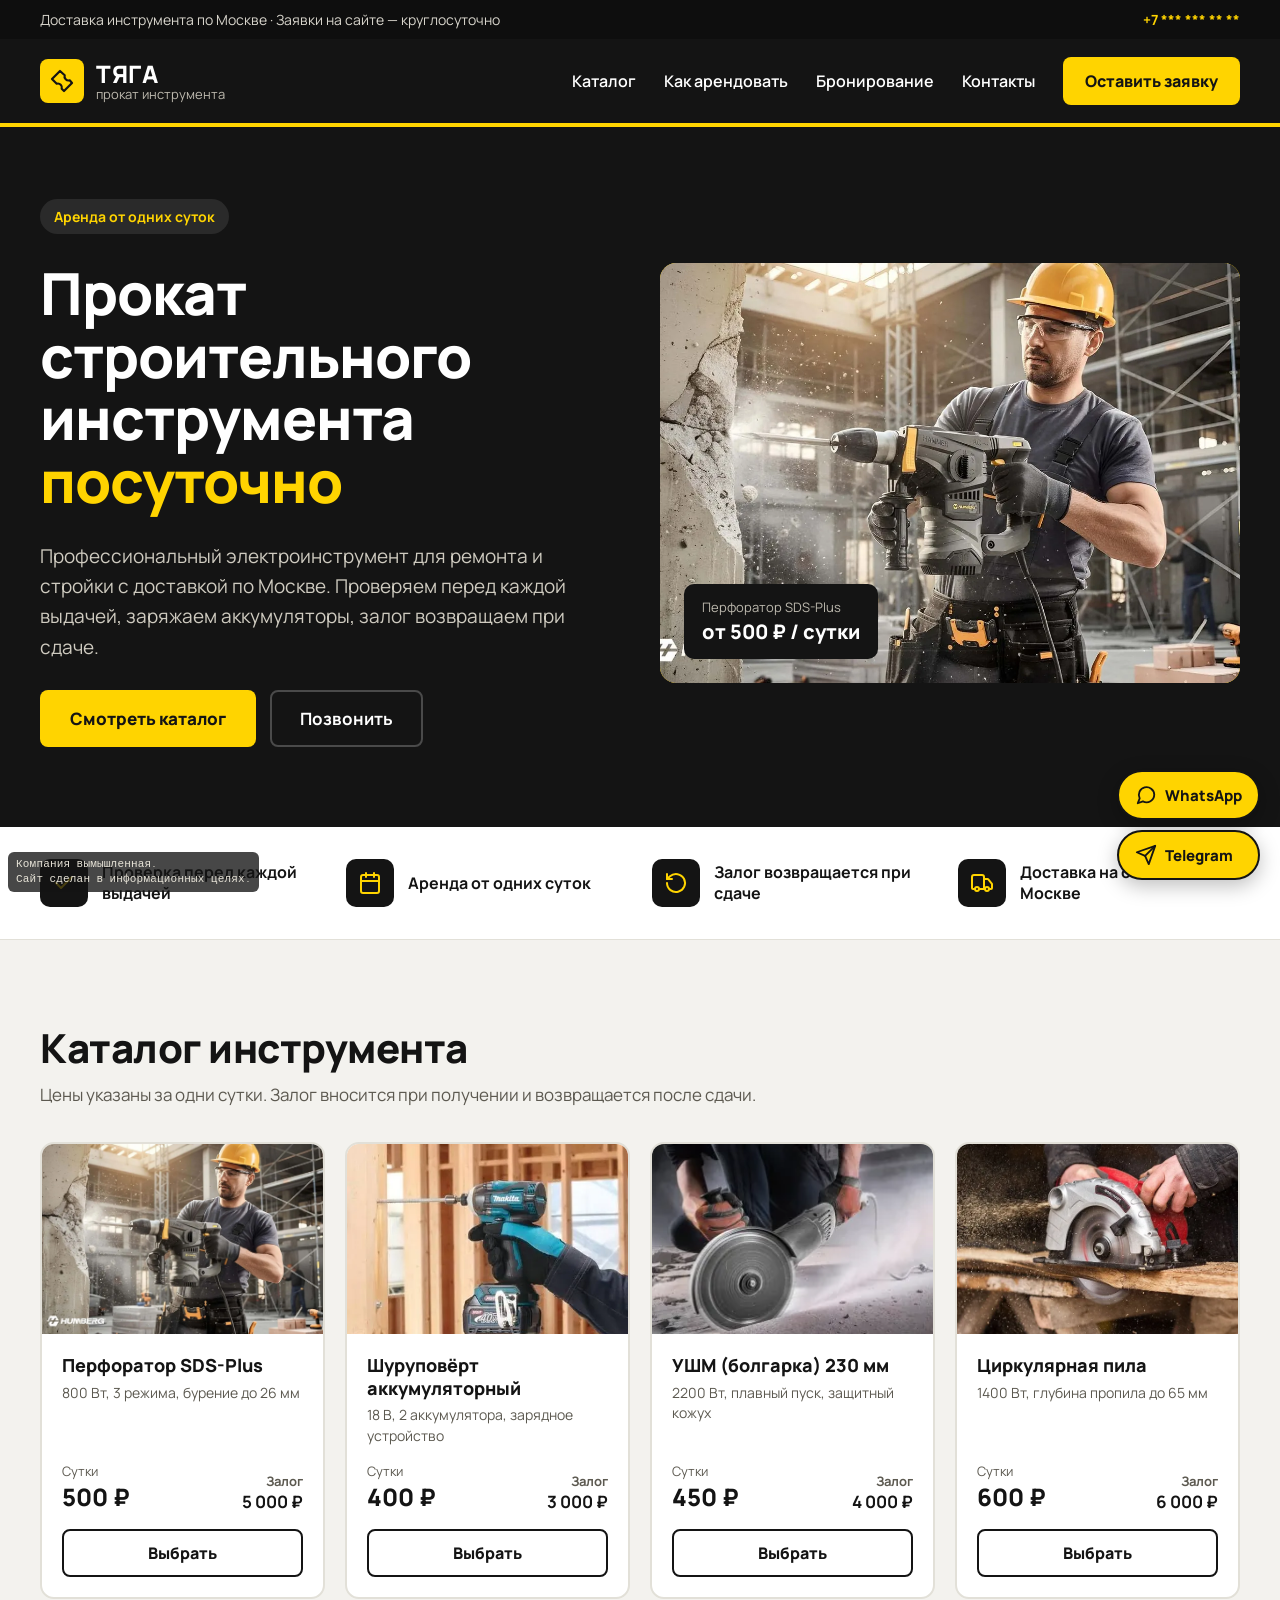
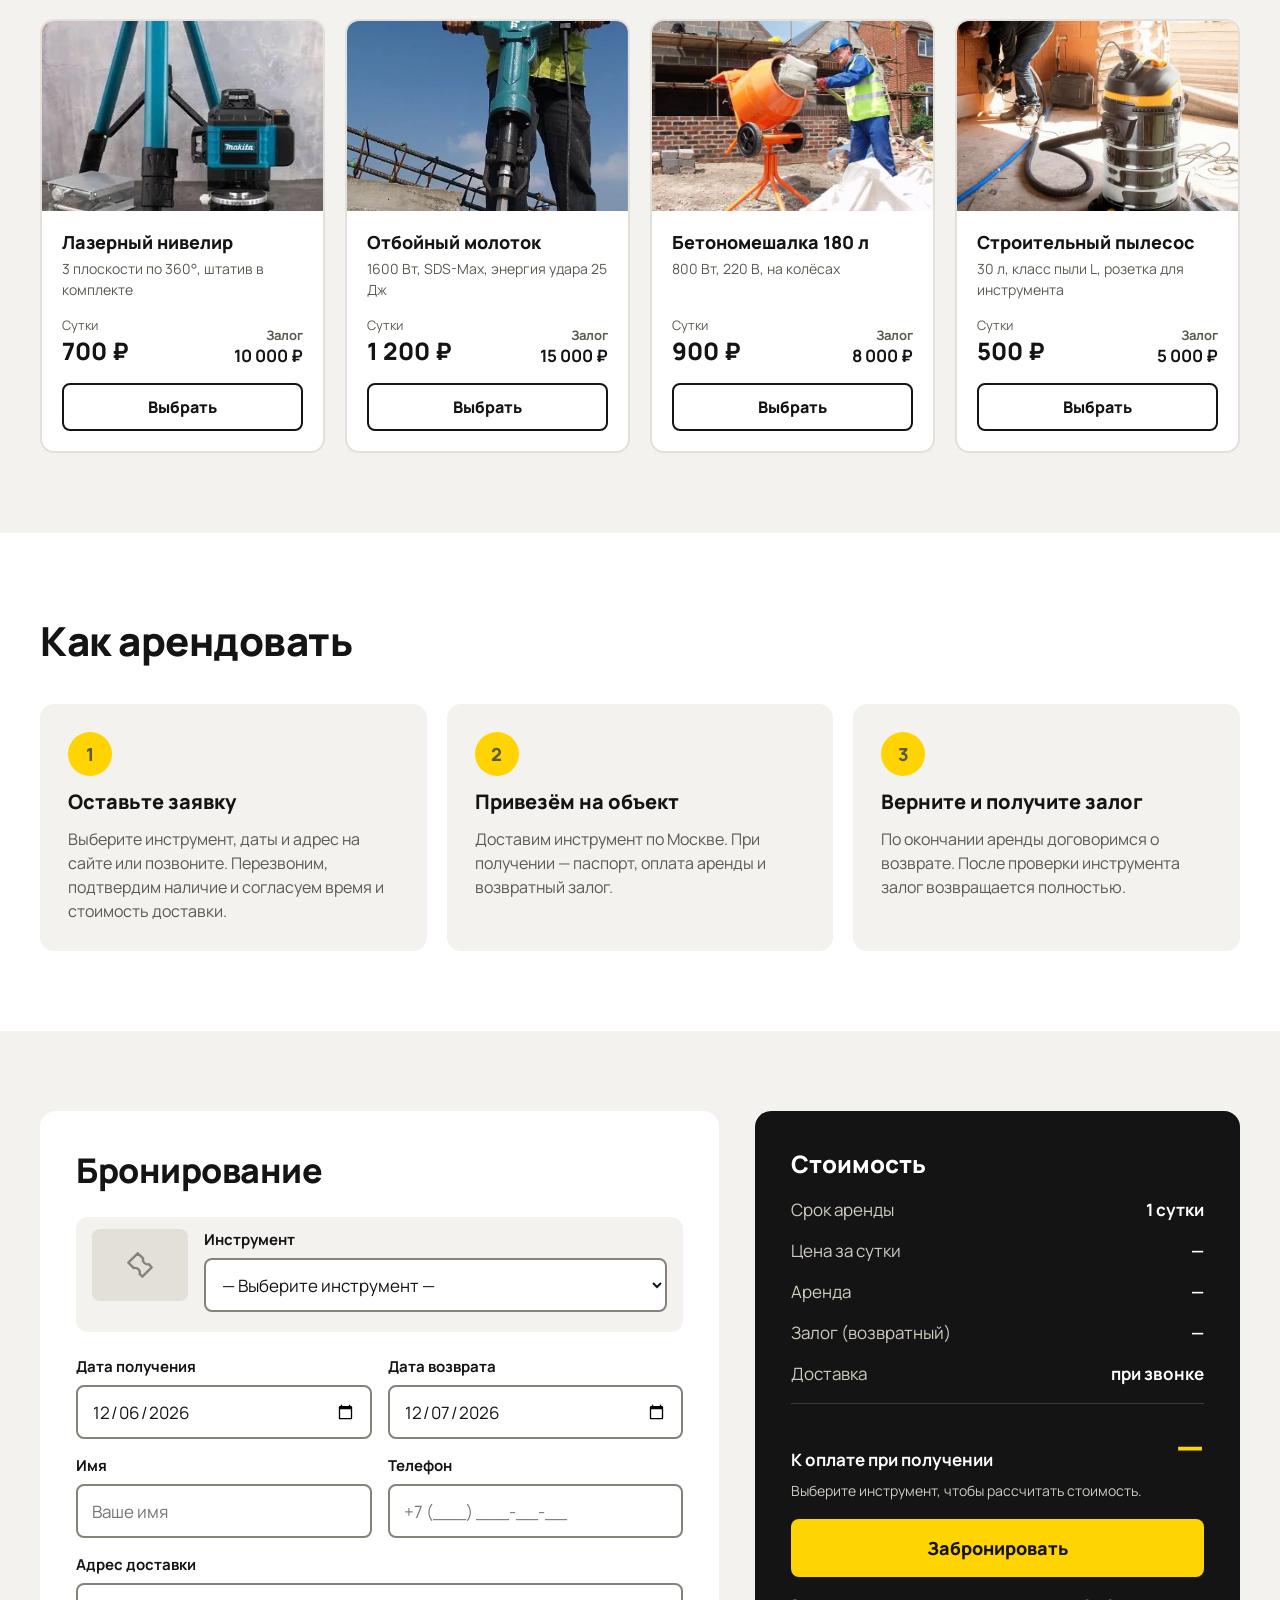
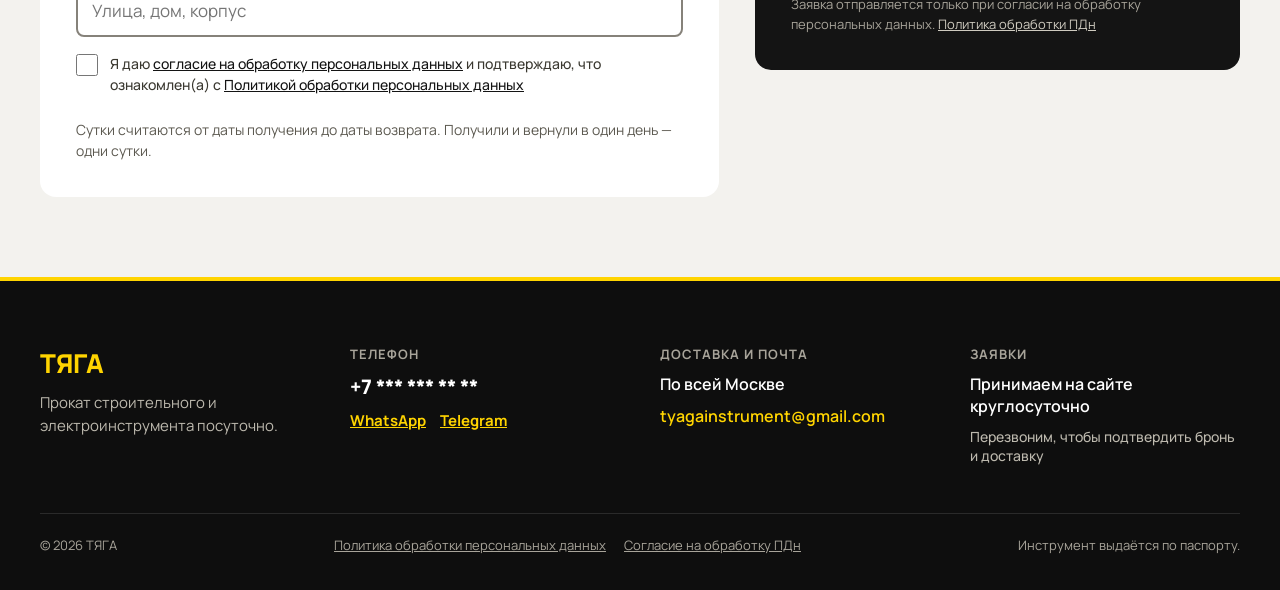
==== index.html @ 5078ba0f "Пометка в углу: компания вымышленная, сайт сделан в информационных целях Co-Authored-By: Claude Sonn" ====
<!doctype html>
<html lang="ru">
<head>
<meta charset="utf-8">
<meta name="viewport" content="width=device-width, initial-scale=1">
<title>ТЯГА — прокат инструмента посуточно</title>
<meta name="description" content="Прокат строительного и электроинструмента посуточно. Перфораторы, шуруповёрты, болгарки, пилы, нивелиры и другое.">
<link rel="icon" href="data:image/svg+xml,<svg xmlns=%22http://www.w3.org/2000/svg%22 viewBox=%220 0 100 100%22><text y=%22.9em%22 font-size=%2290%22>🛠️</text></svg>">
<link rel="preconnect" href="https://fonts.googleapis.com">
<link rel="preconnect" href="https://fonts.gstatic.com" crossorigin>
<link rel="stylesheet" href="https://fonts.googleapis.com/css2?family=Manrope:wght@400;500;600;700;800&family=Share+Tech+Mono&display=swap">
<link rel="preload" as="image" href="images/perforator.webp" fetchpriority="high">
<link rel="stylesheet" href="css/style.css?v=22">
<script src="js/catalog.js?v=1" defer></script>
<script src="js/script.js?v=9" defer></script>
</head>
<body>

<div class="topbar"><div class="wrap">
  <span>Доставка инструмента по Москве · Заявки на сайте — круглосуточно</span>
  <a href="#" data-off>+7 *** *** ** **</a>
</div></div>

<header><div class="wrap">
  <a href="#top" class="logo">
    <span class="logo-mark"><svg width="24" height="24" viewBox="0 0 24 24" fill="none" stroke="currentColor" stroke-width="2.2" stroke-linecap="round" stroke-linejoin="round" aria-hidden="true"><path d="M14.7 6.3a4 4 0 0 0 5 5L22 14l-8 8-2.3-2.3a4 4 0 0 0-5-5L2 10l8-8z"/></svg></span>
    <span class="logo-text"><b>ТЯГА</b><span>прокат инструмента</span></span>
  </a>
  <nav id="menu">
    <a href="#catalog">Каталог</a>
    <a href="#how">Как арендовать</a>
    <a href="#booking">Бронирование</a>
    <a href="#contacts">Контакты</a>
    <a href="#booking" class="btn-y">Оставить заявку</a>
    <a href="#" data-off class="nav-tel">+7 *** *** ** **</a>
  </nav>
  <button type="button" class="burger" id="burger" aria-label="Меню" aria-expanded="false" aria-controls="menu"><span></span><span></span><span></span></button>
</div></header>

<section id="top" class="hero"><div class="wrap">
  <div class="hero-l">
    <span class="pill">Аренда от одних суток</span>
    <h1>Прокат строительного инструмента <span>посуточно</span></h1>
    <p>Профессиональный электроинструмент для ремонта и стройки с доставкой по Москве. Проверяем перед каждой выдачей, заряжаем аккумуляторы, залог возвращаем при сдаче.</p>
    <div class="hero-btns">
      <a href="#catalog" class="main">Смотреть каталог</a>
      <a href="#" data-off class="ghost">Позвонить</a>
    </div>
  </div>
  <div class="hero-img">
    <img src="images/perforator.webp" alt="Мастер работает перфоратором SDS-Plus">
    <div class="hero-badge"><span>Перфоратор SDS-Plus</span><b>от 500 ₽ / сутки</b></div>
  </div>
</div></section>

<section class="features"><div class="wrap">
  <div class="feat"><i><svg width="24" height="24" viewBox="0 0 24 24" fill="none" stroke="currentColor" stroke-width="2" stroke-linecap="round" stroke-linejoin="round"><path d="M20 6 9 17l-5-5"/></svg></i>Проверка перед каждой выдачей</div>
  <div class="feat"><i><svg width="24" height="24" viewBox="0 0 24 24" fill="none" stroke="currentColor" stroke-width="2" stroke-linecap="round" stroke-linejoin="round"><rect x="3" y="4" width="18" height="18" rx="2"/><path d="M16 2v4M8 2v4M3 10h18"/></svg></i>Аренда от одних суток</div>
  <div class="feat"><i><svg width="24" height="24" viewBox="0 0 24 24" fill="none" stroke="currentColor" stroke-width="2" stroke-linecap="round" stroke-linejoin="round"><path d="M3 12a9 9 0 1 0 3-6.7L3 8"/><path d="M3 3v5h5"/></svg></i>Залог возвращается при сдаче</div>
  <div class="feat"><i><svg width="24" height="24" viewBox="0 0 24 24" fill="none" stroke="currentColor" stroke-width="2" stroke-linecap="round" stroke-linejoin="round"><path d="M14 18V6a2 2 0 0 0-2-2H4a2 2 0 0 0-2 2v11a1 1 0 0 0 1 1h2"/><path d="M15 18H9"/><path d="M19 18h2a1 1 0 0 0 1-1v-3.65a1 1 0 0 0-.22-.62l-3.48-4.35A1 1 0 0 0 17.52 8H14"/><circle cx="17" cy="18" r="2"/><circle cx="7" cy="18" r="2"/></svg></i>Доставка на объект по Москве</div>
</div></section>

<section id="catalog" class="block"><div class="wrap">
  <div>
    <h2>Каталог инструмента</h2>
    <span class="sub">Цены указаны за одни сутки. Залог вносится при получении и возвращается после сдачи.</span>
  </div>
  <div class="grid" id="grid"></div>
</div></section>

<section id="how" class="block how"><div class="wrap">
  <h2>Как арендовать</h2>
  <div class="steps">
    <div class="step"><span class="n">1</span><b>Оставьте заявку</b><span>Выберите инструмент, даты и адрес на сайте или позвоните. Перезвоним, подтвердим наличие и согласуем время и стоимость доставки.</span></div>
    <div class="step"><span class="n">2</span><b>Привезём на объект</b><span>Доставим инструмент по Москве. При получении — паспорт, оплата аренды и возвратный залог.</span></div>
    <div class="step"><span class="n">3</span><b>Верните и получите залог</b><span>По окончании аренды договоримся о возврате. После проверки инструмента залог возвращается полностью.</span></div>
  </div>
</div></section>

<section id="booking" class="block booking"><div class="wrap">
  <div class="form-box">
    <h2>Бронирование</h2>
    <div class="chosen">
      <div class="chosen-img" id="selImgBox"><img id="selImg" src="" alt="" hidden><svg id="selPh" width="28" height="28" viewBox="0 0 24 24" fill="none" stroke="currentColor" stroke-width="2" stroke-linecap="round" stroke-linejoin="round" aria-hidden="true"><path d="M14.7 6.3a4 4 0 0 0 5 5L22 14l-8 8-2.3-2.3a4 4 0 0 0-5-5L2 10l8-8z"/></svg></div>
      <label class="tool-pick">Инструмент
        <select id="tool" required><option value="">— Выберите инструмент —</option></select>
        <small class="ferr" id="e-tool"></small>
      </label>
    </div>
    <div class="fields">
      <label>Дата получения<input type="date" id="start" required><small class="ferr" id="e-start"></small></label>
      <label>Дата возврата<input type="date" id="end" required><small class="ferr" id="e-end"></small></label>
      <label>Имя<input type="text" id="name" placeholder="Ваше имя" autocomplete="name" maxlength="60" required><small class="ferr" id="e-name"></small></label>
      <label>Телефон<input type="tel" id="phone" placeholder="+7 (___) ___-__-__" autocomplete="tel" inputmode="tel" required><small class="ferr" id="e-phone"></small></label>
      <label class="wide">Адрес доставки<input type="text" id="address" placeholder="Улица, дом, корпус" autocomplete="street-address" maxlength="200" required><small class="ferr" id="e-address"></small></label>
      <button type="button" id="calcBtn" class="calc-btn">Узнать стоимость / Забронировать</button>
      <label class="consent"><input type="checkbox" id="agree"><span>Я даю <a href="consent.html" target="_blank">согласие на обработку персональных данных</a> и подтверждаю, что ознакомлен(а) с <a href="privacy.html" target="_blank">Политикой обработки персональных данных</a></span></label>
      <small class="ferr consent-err" id="e-agree"></small>
      <input type="text" id="honey" class="hp" tabindex="-1" autocomplete="off" aria-hidden="true">
    </div>
    <p class="warn" id="warn"></p>
    <p class="note">Сутки считаются от даты получения до даты возврата. Получили и вернули в один день — одни сутки.</p>
  </div>

  <div class="calc-backdrop" id="calcBackdrop"></div>
  <div class="calc" id="calcModal" role="dialog" aria-modal="true" aria-label="Стоимость">
    <button type="button" class="calc-close" id="calcClose" aria-label="Закрыть">&times;</button>
    <b>Стоимость</b>
    <div class="row"><span>Срок аренды</span><span id="days">—</span></div>
    <div class="row"><span>Цена за сутки</span><span id="price">—</span></div>
    <div class="row"><span>Аренда</span><span id="rent">—</span></div>
    <div class="row"><span>Залог (возвратный)</span><span id="deposit">—</span></div>
    <div class="row"><span>Доставка</span><span id="delivery">—</span></div>
    <div class="hr"></div>
    <div class="total"><span>К оплате при получении</span><b id="total">—</b></div>
    <span class="total-note" id="totalNote"></span>
    <button id="bookBtn" type="button">Забронировать</button>
    <p class="msg" id="msg"></p>
    <span class="legal">Заявка отправляется только при согласии на обработку персональных данных. <a href="privacy.html" target="_blank">Политика обработки ПДн</a></span>
  </div>
</div></section>

<footer id="contacts"><div class="wrap">
  <div class="fcols">
    <div class="fcol"><span class="brand">ТЯГА</span><p>Прокат строительного и электроинструмента посуточно.</p></div>
    <div class="fcol"><span class="h">ТЕЛЕФОН</span><a href="#" data-off class="big">+7 *** *** ** **</a><span class="messengers"><a href="#" data-off>WhatsApp</a><a href="#" data-off>Telegram</a></span></div>
    <div class="fcol fcol-dm"><span class="h h-both">ДОСТАВКА И ПОЧТА</span><div class="fsub"><span class="h h-one">ДОСТАВКА</span><span>По всей Москве</span></div><div class="fsub"><span class="h h-one">ПОЧТА</span><a href="mailto:tyagainstrument@gmail.com" class="mail">tyagainstrument@gmail.com</a></div></div>
    <div class="fcol"><span class="h">ЗАЯВКИ</span><span>Принимаем на сайте круглосуточно</span><span class="soft">Перезвоним, чтобы подтвердить бронь и доставку</span></div>
  </div>
  <div class="fbottom"><span>© 2026 ТЯГА</span><span class="flinks"><a href="privacy.html">Политика обработки персональных данных</a><a href="consent.html">Согласие на обработку ПДн</a></span><span>Инструмент выдаётся по паспорту.</span></div>
</div></footer>

<div class="float-chat" aria-label="Связаться с нами">
  <a href="#" data-off class="fc-btn fc-call"><svg width="22" height="22" viewBox="0 0 24 24" fill="none" stroke="currentColor" stroke-width="2" stroke-linecap="round" stroke-linejoin="round" aria-hidden="true"><path d="M22 16.9v3a2 2 0 0 1-2.2 2 19.8 19.8 0 0 1-8.6-3.1 19.5 19.5 0 0 1-6-6A19.8 19.8 0 0 1 2.1 4.2 2 2 0 0 1 4.1 2h3a2 2 0 0 1 2 1.7c.1.9.4 1.8.7 2.7a2 2 0 0 1-.5 2.1L8 9.8a16 16 0 0 0 6 6l1.3-1.3a2 2 0 0 1 2.1-.4c.9.3 1.8.6 2.7.7a2 2 0 0 1 1.7 2z"/></svg><span>Позвонить</span></a>
  <a href="#" data-off class="fc-btn"><svg width="22" height="22" viewBox="0 0 24 24" fill="none" stroke="currentColor" stroke-width="2" stroke-linecap="round" stroke-linejoin="round" aria-hidden="true"><path d="M21 11.5a8.4 8.4 0 0 1-12.4 7.4L3 21l2.1-5.4A8.4 8.4 0 1 1 21 11.5z"/></svg><span>WhatsApp</span></a>
  <a href="#" data-off class="fc-btn"><svg width="22" height="22" viewBox="0 0 24 24" fill="none" stroke="currentColor" stroke-width="2" stroke-linecap="round" stroke-linejoin="round" aria-hidden="true"><path d="m22 2-7 20-4-9-9-4z"/><path d="M22 2 11 13"/></svg><span>Telegram</span></a>
</div>
<div class="fiction-note" aria-label="Примечание">Компания вымышленная.<br>Сайт сделан в информационных целях.</div>
</body>
</html>
---- css/style.css ----
*{box-sizing:border-box}
html{scroll-behavior:smooth}
body{margin:0;background:#F3F2EE;font-family:'Manrope',system-ui,-apple-system,'Segoe UI',Arial,sans-serif;color:#141414}
a{color:#141414;text-decoration:none}a:hover{color:#8A6A00}
button{cursor:pointer;font-family:inherit}
input{font-family:inherit}
img{max-width:100%;display:block}
[hidden]{display:none !important}
.wrap{width:100%;max-width:1500px;margin:0 auto;padding-left:40px;padding-right:40px}

.topbar{background:#0E0E0E;color:#D8D5CC;font-size:14px}
.topbar .wrap{padding-top:10px;padding-bottom:10px;display:flex;justify-content:space-between;gap:24px;flex-wrap:wrap}
.topbar a{color:#FFD400;font-weight:700}

header{background:#141414;border-bottom:4px solid #FFD400;position:sticky;top:0;z-index:10}
header .wrap{padding-top:18px;padding-bottom:18px;display:flex;align-items:center;justify-content:space-between;gap:32px}
.logo{display:flex;align-items:center;gap:12px;color:#fff}
.logo:hover{color:#fff}
.logo-mark{width:44px;height:44px;background:#FFD400;color:#141414;display:flex;align-items:center;justify-content:center;border-radius:8px}
.logo-text{display:flex;flex-direction:column;line-height:1.1}
.logo-text b{font-weight:800;font-size:24px;letter-spacing:.5px}
.logo-text span{font-size:13px;color:#BDB9AE}
nav{display:flex;align-items:center;gap:28px;font-weight:600;font-size:16px}
nav a{color:#fff}
.btn-y{background:#FFD400;color:#141414 !important;padding:13px 22px;border-radius:8px;font-weight:800}
.btn-y:hover{background:#FFE033}

.hero{background:#141414;color:#fff}
.hero .wrap{padding-top:72px;padding-bottom:80px;display:grid;grid-template-columns:1fr 1fr;gap:40px;align-items:center}
.hero-l{display:flex;flex-direction:column;gap:28px}
.pill{align-self:start;background:#2A2A2A;color:#FFD400;font-weight:700;font-size:14px;padding:8px 14px;border-radius:999px}
h1{margin:0;font-weight:800;font-size:58px;line-height:1.08;letter-spacing:-1px}
h1 span{color:#FFD400}
.hero p{margin:0;max-width:540px;font-size:19px;line-height:1.6;color:#CFCBC0}
.hero-btns{display:flex;gap:14px;flex-wrap:wrap}
.hero-btns .main{background:#FFD400;color:#141414;padding:18px 30px;border-radius:8px;font-weight:800;font-size:17px}
.hero-btns .ghost{border:2px solid #4A4A4A;color:#fff;padding:16px 28px;border-radius:8px;font-weight:700;font-size:17px}
.hero-img{background:#FFD400;border-radius:16px;height:420px;position:relative;overflow:hidden}
.hero-img img{width:100%;height:100%;object-fit:cover;object-position:60% 40%}
.hero-badge{position:absolute;left:24px;bottom:24px;background:#141414;color:#fff;padding:14px 18px;border-radius:10px;display:flex;flex-direction:column;gap:2px}
.hero-badge span{font-size:13px;color:#BDB9AE}
.hero-badge b{font-weight:800;font-size:20px}

.features{background:#fff;border-bottom:1px solid #E2E0D8}
.features .wrap{padding-top:32px;padding-bottom:32px;display:grid;grid-template-columns:repeat(4,1fr);gap:24px}
.feat{display:flex;gap:14px;align-items:center;font-weight:700;font-size:16px;line-height:1.35}
.feat i{width:48px;height:48px;border-radius:10px;background:#141414;color:#FFD400;display:flex;align-items:center;justify-content:center;flex-shrink:0}

section.block .wrap{padding-top:80px;padding-bottom:80px;display:flex;flex-direction:column;gap:36px}
h2{margin:0;font-weight:800;font-size:40px;letter-spacing:-.5px}
.sub{font-size:17px;color:#5C5950;margin-top:8px;display:block}

.grid{display:grid;grid-template-columns:repeat(4,1fr);gap:20px}
.card{background:#fff;border:2px solid #E2E0D8;border-radius:14px;overflow:hidden;display:flex;flex-direction:column}
.card.sel{border-color:#FFD400;box-shadow:0 0 0 2px #FFD400}
.card-img{background:#ECEAE4;height:190px;position:relative}
.card-img img{width:100%;height:100%;object-fit:cover}
.card-tag{position:absolute;top:12px;left:12px;background:#141414;color:#FFD400;font-size:12px;font-weight:800;padding:6px 10px;border-radius:6px;display:none}
.card.sel .card-tag{display:block}
.card-body{padding:20px;display:flex;flex-direction:column;gap:16px;flex-grow:1}
.card-name{font-weight:800;font-size:18px;line-height:1.25}
.card-spec{font-size:14px;line-height:1.45;color:#5C5950;margin-top:6px}
.card-info{flex-grow:1}
.card-prices{display:flex;justify-content:space-between;align-items:end;gap:8px}
.card-prices small{font-size:13px;color:#5C5950;display:block}
.card-prices .p{font-weight:800;font-size:24px}
.card-prices .d{font-weight:700;font-size:17px;text-align:right}
.card button{height:48px;border-radius:8px;border:2px solid #141414;background:#fff;color:#141414;font-weight:800;font-size:16px}
.card.sel button{background:#141414;color:#FFD400}
.grid-note{grid-column:1/-1;margin:0;padding:40px 0;text-align:center;color:#5C5950;font-size:16px}

.how{background:#fff}
.steps{display:grid;grid-template-columns:repeat(3,1fr);gap:20px}
.step{background:#F3F2EE;border-radius:14px;padding:28px;display:flex;flex-direction:column;gap:12px}
.step .n{width:44px;height:44px;border-radius:50%;background:#FFD400;font-weight:800;font-size:18px;display:flex;align-items:center;justify-content:center}
.step b{font-weight:800;font-size:20px}
.step span{font-size:16px;line-height:1.5;color:#5C5950}

.booking .wrap{display:grid !important;grid-template-columns:7fr 5fr;gap:32px}
.form-box{background:#fff;border-radius:16px;padding:36px;display:flex;flex-direction:column;gap:24px}
.form-box h2{font-size:34px}
.chosen{display:flex;align-items:center;gap:16px;background:#F3F2EE;border-radius:12px;padding:12px 16px}
.chosen img{width:96px;height:72px;object-fit:cover;border-radius:8px;flex-shrink:0}
.chosen small{font-size:13px;color:#5C5950;display:block}
.chosen b{font-weight:800;font-size:19px}
.fields{display:grid;grid-template-columns:1fr 1fr;gap:16px}
.fields label{display:flex;flex-direction:column;gap:8px;font-weight:700;font-size:15px}
.fields input{height:54px;padding:0 14px;border-radius:8px;border:2px solid #86827A;background:#fff;color:#141414;font-size:17px;width:100%}
.fields input:focus{outline:none;border-color:#141414}
.fields input.err{border-color:#B3261E}
.ferr{font-size:13px;font-weight:600;color:#B3261E;min-height:0;display:none}
.ferr.on{display:block}
.warn{margin:0;font-weight:700;color:#B3261E;display:none}
.note{margin:0;font-size:14px;line-height:1.5;color:#5C5950}
.hp{position:absolute;left:-9999px;opacity:0;height:0;width:0}

.calc{background:#141414;color:#fff;border-radius:16px;padding:36px;display:flex;flex-direction:column;gap:18px;align-self:start}
.calc > b{font-weight:800;font-size:24px}
.row{display:flex;justify-content:space-between;font-size:17px;gap:12px}
.row span:first-child{color:#CFCBC0}
.row span:last-child{font-weight:700;text-align:right}
.hr{height:1px;background:#3A3A3A}
.total{display:flex;justify-content:space-between;align-items:end;gap:12px}
.total span{font-weight:700;font-size:17px}
.total b{font-weight:800;font-size:36px;color:#FFD400}
#bookBtn{height:58px;border-radius:8px;border:none;background:#FFD400;color:#141414;font-weight:800;font-size:18px}
#bookBtn:disabled{opacity:.6;cursor:wait}
.msg{margin:0;font-weight:600;font-size:15px;line-height:1.5;display:none}
.msg.ok{color:#FFD400;display:block}
.msg.bad{color:#FF8A80;display:block}
.msg a{color:#FFD400;text-decoration:underline}
.legal{font-size:13px;line-height:1.5;color:#A8A49A}
.legal a{color:#CFCBC0;text-decoration:underline}
.consent{grid-column:1/-1;display:flex !important;flex-direction:row !important;align-items:flex-start;gap:12px !important;font-weight:500 !important;font-size:14px !important;line-height:1.5;color:#3A3830;cursor:pointer}
.consent input{width:22px !important;height:22px !important;min-width:22px;margin:1px 0 0;accent-color:#141414;cursor:pointer;padding:0 !important}
.consent input.err{outline:2px solid #B3261E;outline-offset:2px}
.consent a{text-decoration:underline;color:#141414}
.consent-err{grid-column:1/-1;margin-top:-8px}
.fbottom a{color:#A8A49A;text-decoration:underline}.fbottom a:hover{color:#FFD400}
.flinks{display:flex;gap:18px;flex-wrap:wrap}

footer{background:#0E0E0E;color:#fff;border-top:4px solid #FFD400}
footer .wrap{padding-top:64px;padding-bottom:36px;display:flex;flex-direction:column;gap:48px}
.fcols{display:grid;grid-template-columns:repeat(4,1fr);gap:40px}
.fcol{display:flex;flex-direction:column;gap:10px}
.fcol .h{font-size:13px;font-weight:700;letter-spacing:1px;color:#A8A49A}
.fcol .brand{font-weight:800;font-size:26px;color:#FFD400}
.fcol p{margin:0;font-size:15px;line-height:1.55;color:#BDB9AE}
.fcol .big{font-size:20px;font-weight:800;color:#fff}
.fcol span{font-size:16px;font-weight:600}
.fcol .mail{font-size:16px;font-weight:600;color:#FFD400;word-break:break-all}
.fcol .soft{font-size:14px;color:#BDB9AE;font-weight:500}
.fbottom{display:flex;justify-content:space-between;gap:24px;border-top:1px solid #2A2A2A;padding-top:22px;font-size:13px;color:#A8A49A;flex-wrap:wrap}

@media (max-width:1100px){
  .grid{grid-template-columns:repeat(3,1fr)}
  nav a:not(.btn-y){display:none}
  h1{font-size:46px}
}
@media (max-width:860px){
  .wrap{padding-left:20px;padding-right:20px}
  .hero .wrap{grid-template-columns:1fr;padding-top:40px;padding-bottom:48px}
  .hero-img{height:300px}
  h1{font-size:36px}
  .hero p{font-size:17px}
  .features .wrap{grid-template-columns:1fr 1fr}
  .grid{grid-template-columns:1fr 1fr;gap:14px}
  .steps{grid-template-columns:1fr}
  .booking .wrap{grid-template-columns:1fr}
  .fcols{grid-template-columns:1fr 1fr}
  section.block .wrap{padding-top:52px;padding-bottom:52px}
  h2{font-size:30px}
}
@media (max-width:520px){
  .grid{grid-template-columns:1fr}
  .fields{grid-template-columns:1fr}
  .form-box,.calc{padding:24px}
  .fcols{grid-template-columns:1fr}
  .logo-text span{display:none}
  .btn-y{padding:11px 14px;font-size:14px}
  .total b{font-size:28px}
}

/* --- Выбор инструмента в форме --- */
.chosen{align-items:flex-start}
.chosen-img{width:96px;height:72px;border-radius:8px;flex-shrink:0;background:#E2E0D8;color:#86827A;display:flex;align-items:center;justify-content:center;overflow:hidden}
.chosen-img img{width:100%;height:100%;object-fit:cover}
.tool-pick{flex-grow:1;display:flex;flex-direction:column;gap:8px;font-weight:700;font-size:15px;min-width:0}
.tool-pick select{height:54px;padding:0 12px;border-radius:8px;border:2px solid #86827A;background:#fff;color:#141414;font-size:17px;font-family:inherit;width:100%;cursor:pointer}
.tool-pick select:focus{outline:none;border-color:#141414}
.tool-pick select.err{border-color:#B3261E}
.fields .wide{grid-column:1/-1}
/* --- Итог --- */
.total-note{font-size:14px;color:#CFCBC0;margin-top:-8px;line-height:1.45}
/* --- Мессенджеры --- */
.messengers{display:flex;gap:14px}
.messengers a{color:#FFD400;font-weight:700;font-size:15px;text-decoration:underline}
.float-chat{position:fixed;right:20px;bottom:20px;z-index:20;display:flex;flex-direction:column;gap:10px}
.fc-btn{display:flex;align-items:center;gap:8px;background:#FFD400;color:#141414 !important;font-weight:800;font-size:15px;padding:12px 16px;border-radius:999px;box-shadow:0 6px 20px rgba(0,0,0,.25);border:2px solid #141414}
.fc-btn:hover{background:#FFE033}
@media (max-width:520px){
  .float-chat{right:12px;bottom:12px;flex-direction:row}
  .fc-btn{padding:12px}
  .fc-btn span{display:none}
  .chosen{flex-direction:column}
  .chosen-img{width:100%;height:140px}
}
.float-chat{transition:opacity .2s,transform .2s}
.float-chat.away{opacity:0;transform:translateY(12px);pointer-events:none}

/* --- Мобильное меню --- */
.burger{display:none;width:48px;height:48px;border:none;border-radius:8px;background:#2A2A2A;padding:0;flex-direction:column;align-items:center;justify-content:center;gap:5px;flex-shrink:0}
.burger span{display:block;width:22px;height:2.5px;border-radius:2px;background:#FFD400;transition:transform .2s,opacity .2s}
.burger.open span:nth-child(1){transform:translateY(7.5px) rotate(45deg)}
.burger.open span:nth-child(2){opacity:0}
.burger.open span:nth-child(3){transform:translateY(-7.5px) rotate(-45deg)}
.nav-tel,.fc-call{display:none !important}
@media (max-width:1100px){
  header .wrap{position:relative;gap:16px}
  .burger{display:flex}
  nav{margin-left:auto}
  nav.open{position:absolute;top:100%;left:0;right:0;margin-top:4px;background:#141414;border-bottom:4px solid #FFD400;flex-direction:column;align-items:stretch;gap:0;padding:8px 20px 20px;box-shadow:0 16px 30px rgba(0,0,0,.35)}
  nav.open a:not(.btn-y){display:block !important;padding:15px 4px;border-bottom:1px solid #2A2A2A;font-size:18px}
  nav.open .nav-tel{color:#FFD400;font-weight:800;border-bottom:none !important}
  nav.open .btn-y{margin-top:14px;text-align:center;padding:16px;font-size:17px}
}

/* --- Телефон --- */
@media (max-width:600px){
  .wrap{padding-left:16px;padding-right:16px}
  .topbar{display:none}
  header .wrap{padding-top:12px;padding-bottom:12px}
  .logo-mark{width:40px;height:40px}
  .logo-text b{font-size:22px}
  nav:not(.open) .btn-y{display:none}
  nav.open{padding-left:16px;padding-right:16px}

  .hero .wrap{padding-top:28px;padding-bottom:32px;gap:24px}
  .hero-l{gap:18px}
  h1{font-size:31px;letter-spacing:-.5px}
  .hero p{font-size:16px;line-height:1.55}
  .hero-btns{display:grid;grid-template-columns:1fr 1fr;gap:10px}
  .hero-btns .main,.hero-btns .ghost{padding:15px 10px;font-size:16px;text-align:center}
  .hero-img{height:220px;border-radius:12px}
  .hero-badge{left:12px;bottom:12px;padding:10px 14px}
  .hero-badge b{font-size:17px}

  .features .wrap{padding-top:20px;padding-bottom:20px;gap:14px 12px}
  .feat{gap:10px;font-size:14px}
  .feat i{width:38px;height:38px;border-radius:8px}
  .feat i svg{width:20px;height:20px}

  section.block .wrap{padding-top:40px;padding-bottom:40px;gap:22px}
  h2{font-size:27px}
  .sub{font-size:15px;line-height:1.45}

  .grid{grid-template-columns:1fr 1fr;gap:10px}
  .card{border-width:1.5px;border-radius:12px}
  .card-img{height:120px}
  .card-tag{top:8px;left:8px;font-size:10px;padding:4px 7px}
  .card-body{padding:12px;gap:10px}
  .card-name{font-size:15px}
  .card-spec{font-size:12.5px;line-height:1.35;display:-webkit-box;-webkit-line-clamp:3;-webkit-box-orient:vertical;overflow:hidden}
  .card-prices{flex-direction:column;align-items:flex-start;gap:4px}
  .card-prices small{font-size:12px;display:inline;margin-right:4px}
  .card-prices .p{font-size:19px}
  .card-prices .d{font-size:13px;text-align:left;color:#5C5950}
  .card button{height:42px;font-size:15px}

  .step{padding:20px;flex-direction:row;flex-wrap:wrap;align-items:center;gap:8px 14px}
  .step .n{width:38px;height:38px;font-size:16px}
  .step b{font-size:18px}
  .step span:last-child{flex-basis:100%;font-size:15px}

  .booking .wrap{gap:16px}
  .form-box,.calc{padding:20px;border-radius:14px;gap:18px}
  .form-box h2{font-size:27px}
  .chosen{flex-direction:row;align-items:flex-end;padding:12px;gap:12px}
  .chosen-img{width:72px;height:54px}
  .fields{gap:14px}
  .fields input,.tool-pick select{height:52px;font-size:16px}
  .row{font-size:16px}

  footer .wrap{padding-top:40px;padding-bottom:28px;gap:32px}
  .fcols{gap:26px}
  .fbottom{flex-direction:column;gap:10px}
  .flinks{flex-direction:column;gap:8px}

  /* нижняя панель: позвонить / WhatsApp / Telegram */
  body{padding-bottom:76px}
  .float-chat{left:0;right:0;bottom:0;flex-direction:row;gap:8px;padding:10px 12px calc(10px + env(safe-area-inset-bottom));background:#141414;border-top:3px solid #FFD400}
  .fc-call{display:flex !important}
  .fc-btn{flex:1;justify-content:center;padding:12px 6px;border-radius:10px;box-shadow:none;font-size:14px;gap:6px}
  .fc-btn span{display:inline}
  .fc-btn:not(.fc-call){background:#2A2A2A;color:#fff !important;border-color:#2A2A2A}
  .fc-btn:not(.fc-call) svg{color:#FFD400}
  .float-chat.away{opacity:1;transform:none;pointer-events:auto}
}
/* --- Плавная подстройка под ширину телефона --- */
@media (max-width:600px){
  .wrap{padding-left:clamp(12px,4vw,20px);padding-right:clamp(12px,4vw,20px)}
  h1{font-size:clamp(25px,8.2vw,40px)}
  h2,.form-box h2{font-size:clamp(22px,7vw,30px)}
  .hero p{font-size:clamp(15px,4.2vw,17px)}
  .hero-img{height:clamp(170px,58vw,320px)}
  .card-img{height:clamp(100px,32vw,180px)}
  .card-name{font-size:clamp(14px,4vw,17px)}
  .card-prices .p{font-size:clamp(17px,5vw,22px)}
  .grid{gap:clamp(8px,2.6vw,14px)}
  .feat{font-size:clamp(13px,3.7vw,15px)}
  .fc-btn{min-width:0;white-space:nowrap;font-size:clamp(12px,3.6vw,15px)}
  .fc-btn svg{width:clamp(17px,5vw,22px);height:clamp(17px,5vw,22px);flex-shrink:0}
  .float-chat{gap:clamp(5px,2vw,8px);padding-left:clamp(8px,3vw,12px);padding-right:clamp(8px,3vw,12px)}
}
@media (max-width:359px){
  .hero-btns{grid-template-columns:1fr}
  .grid{grid-template-columns:1fr}
  .card-img{height:160px}
  .features .wrap{grid-template-columns:1fr}
  .fc-btn{padding:11px 4px;gap:4px}
}

/* --- Компактный футер на телефоне --- */
@media (max-width:600px){
  footer{border-top-width:3px}
  footer .wrap{padding-top:24px;padding-bottom:18px;gap:18px}
  .fcols{grid-template-columns:1fr 1fr;gap:16px 14px}
  .fcol{gap:4px}
  .fcol:first-child{grid-column:1/-1;display:grid;grid-template-columns:1fr 1fr;align-items:center;gap:14px}
  .fcol .brand{font-size:20px}
  .fcol p{font-size:13px;line-height:1.4}
  .fcol .h{font-size:11px}
  .fcol .big{font-size:15px}
  .fcol span,.fcol .mail{font-size:13px}
  .fcol .mail{word-break:normal;overflow-wrap:anywhere}
  .fcol .soft{display:none}
  .fcol:nth-child(4){order:2}
  .messengers{gap:12px}
  .messengers a{font-size:13px}
  .fbottom{padding-top:14px;gap:6px;font-size:12px;flex-direction:row;flex-wrap:wrap;justify-content:flex-start}
  .flinks{flex-direction:row;gap:6px 14px;order:-1;flex-basis:100%}
  .fbottom > span:last-child::before{content:"· "}
}

/* --- Компактные этапы «Как арендовать» на телефоне: 1 и 2 рядом, 3 на всю ширину --- */
@media (max-width:600px){
  .how .wrap{gap:16px}
  .steps{grid-template-columns:1fr 1fr;gap:10px}
  .step{display:flex;flex-direction:column;align-items:flex-start;flex-wrap:nowrap;gap:6px;padding:14px;border-radius:12px}
  .step:last-child{grid-column:1/-1}
  .step .n{width:30px;height:30px;font-size:14px}
  .step b{font-size:15px;line-height:1.25}
  .step span:last-child{flex-basis:auto;font-size:13px;line-height:1.45}
}

/* --- Форма бронирования на телефоне: по 2 поля в ряд --- */
@media (max-width:600px){
  .fields{grid-template-columns:1fr 1fr;gap:12px 10px}
  .fields label{gap:6px;font-size:14px;min-width:0}
  .fields input:not([type=checkbox]){height:48px;padding:0 10px;font-size:16px;min-width:0}
  .fields input[type=date]{padding:0 6px 0 10px}
  .fields input[type=date]::-webkit-calendar-picker-indicator{margin-left:2px;padding:0}
  .fields .wide,.consent,.consent-err{grid-column:1/-1}
  .ferr{font-size:12px}
}
@media (max-width:374px){
  .fields input[type=date]{font-size:14px;padding:0 4px 0 8px}
}

/* --- Футер: доставка и почта отдельными подписями --- */
.fsub{display:contents}
.h-one{display:none}
@media (max-width:600px){
  .fcol-dm{grid-column:1/-1;order:3;display:grid;grid-template-columns:auto 1fr;gap:14px}
  .fcol-dm .h-both{display:none}
  .fcol-dm .h-one{display:block}
  .fsub{display:flex;flex-direction:column;gap:4px;min-width:0}
  .fcol-dm .mail{white-space:nowrap}
}
@media (max-width:359px){
  .fcol-dm{grid-template-columns:1fr;gap:12px}
}

/* --- Текст в кнопках первого экрана всегда по центру --- */
.hero-btns .main,.hero-btns .ghost{display:inline-flex;align-items:center;justify-content:center;text-align:center;line-height:1.25}

/* --- Телефон: кнопка «Узнать стоимость / Забронировать» открывает расчёт окном поверх страницы --- */
.calc-btn,.calc-close,.calc-backdrop{display:none}
@media (max-width:860px){
  .booking .wrap{gap:0 !important}
  .booking .note{margin-top:-6px}
  .calc-btn{display:block;grid-column:1/-1;height:56px;border-radius:8px;border:none;background:#141414;color:#FFD400;font-weight:800;font-size:clamp(14px,4.3vw,17px);width:100%;padding:0 8px}
  .calc-btn:active{opacity:.85}
  .booking .calc{display:none}
  body.modal-open{overflow:hidden}
  body.modal-open .calc-backdrop{display:block;position:fixed;inset:0;z-index:40;background:rgba(0,0,0,.6);animation:cfade .2s}
  body.modal-open .booking .calc{display:flex;position:fixed;left:12px;right:12px;top:50%;transform:translateY(-50%);max-height:calc(100dvh - 24px);overflow-y:auto;z-index:50;align-self:auto;animation:cpop .22s}
  body.modal-open .float-chat{display:none}
  .calc-close{display:flex;align-items:center;justify-content:center;position:absolute;top:10px;right:10px;width:44px;height:44px;border:none;border-radius:50%;background:#2A2A2A;color:#fff;font-size:28px;line-height:1;padding:0}
  .calc > b{padding-right:48px}
}
@keyframes cfade{from{opacity:0}to{opacity:1}}
@keyframes cpop{from{opacity:0;transform:translateY(-46%)}to{opacity:1;transform:translateY(-50%)}}

/* --- Телефон: панель связи только во время прокрутки --- */
@media (max-width:600px){
  body{padding-bottom:0}
  .float-chat,.float-chat.away{opacity:0;transform:translateY(110%);pointer-events:none}
  .float-chat.scrolling,.float-chat.away.scrolling{opacity:1;transform:none;pointer-events:auto}
}

/* --- Пометка «компания вымышленная» --- */
.fiction-note{position:fixed;left:8px;bottom:8px;z-index:5;max-width:min(330px,82vw);padding:5px 8px;border-radius:6px;background:rgba(20,20,20,.78);color:#E8E4D8;font-family:'Share Tech Mono',ui-monospace,SFMono-Regular,Menlo,Consolas,monospace;font-size:11px;line-height:1.35;letter-spacing:.2px;pointer-events:none}
@media print{.fiction-note{display:none}}
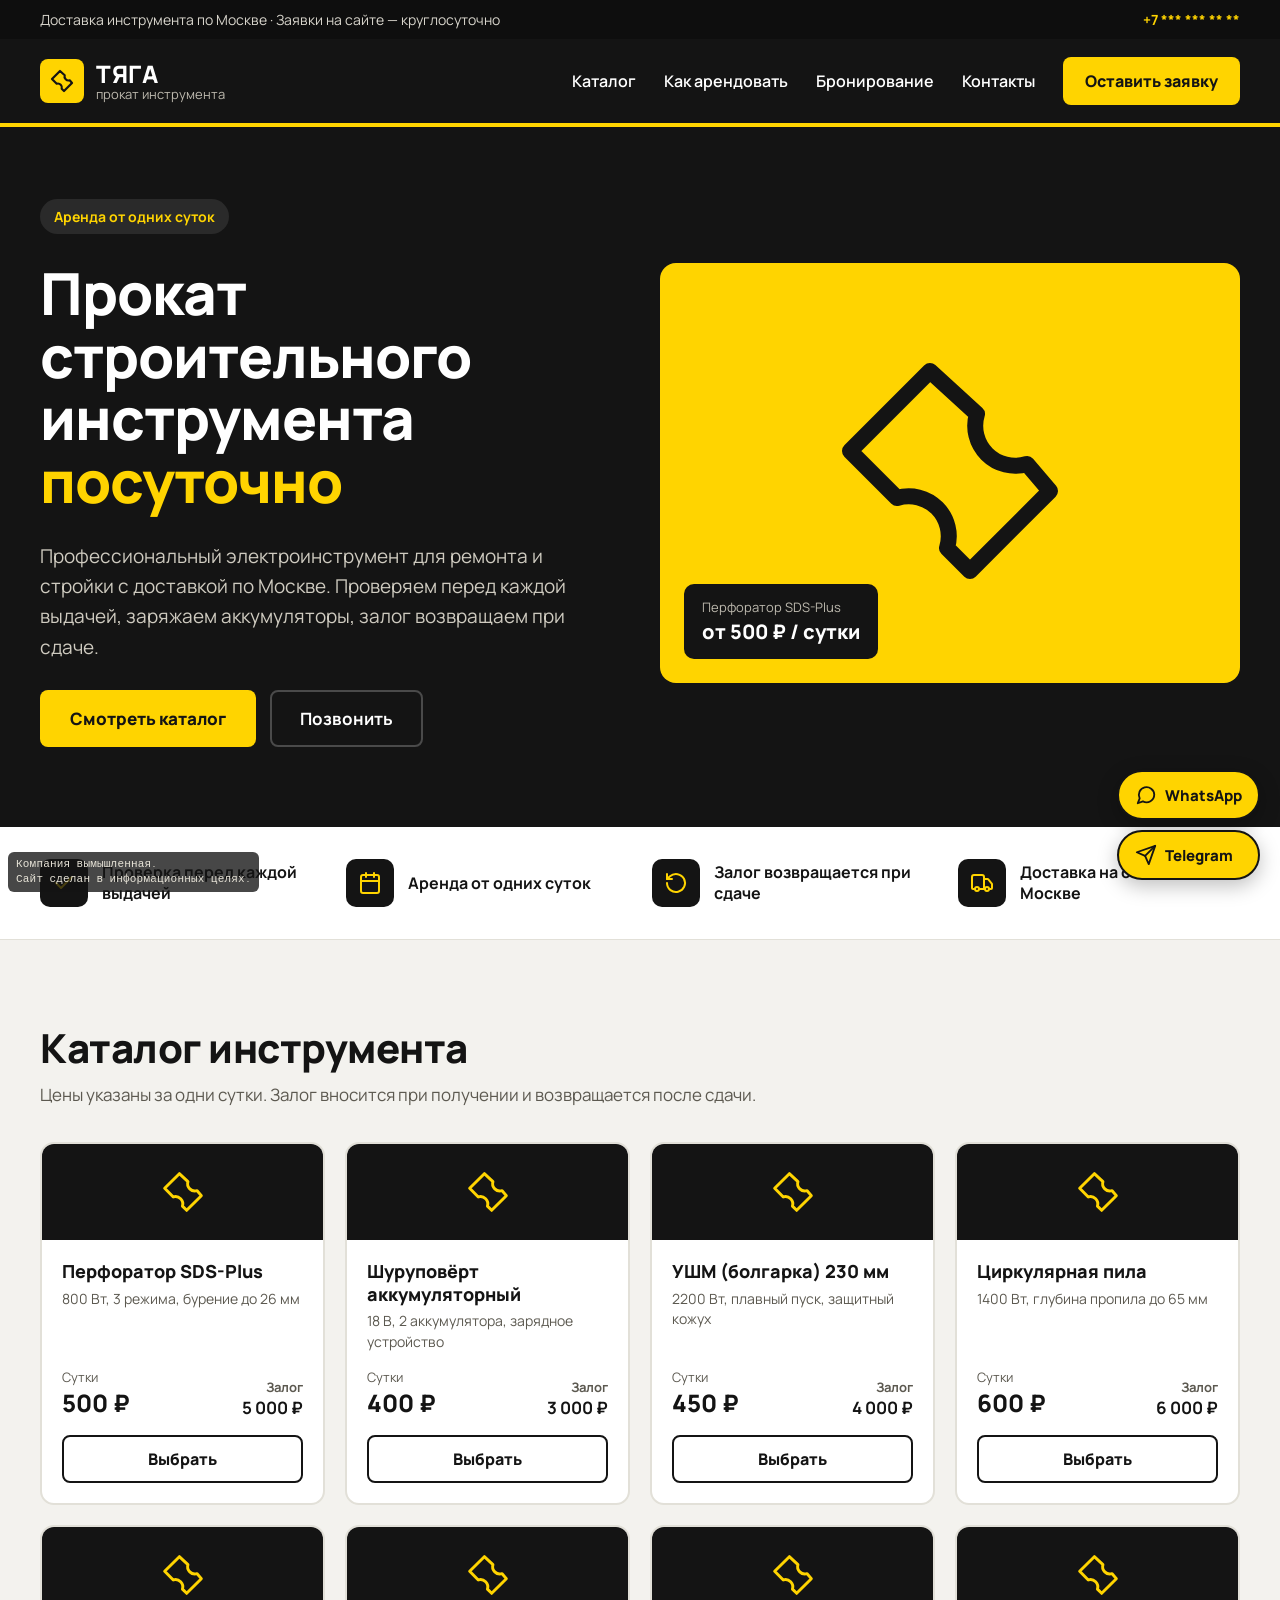
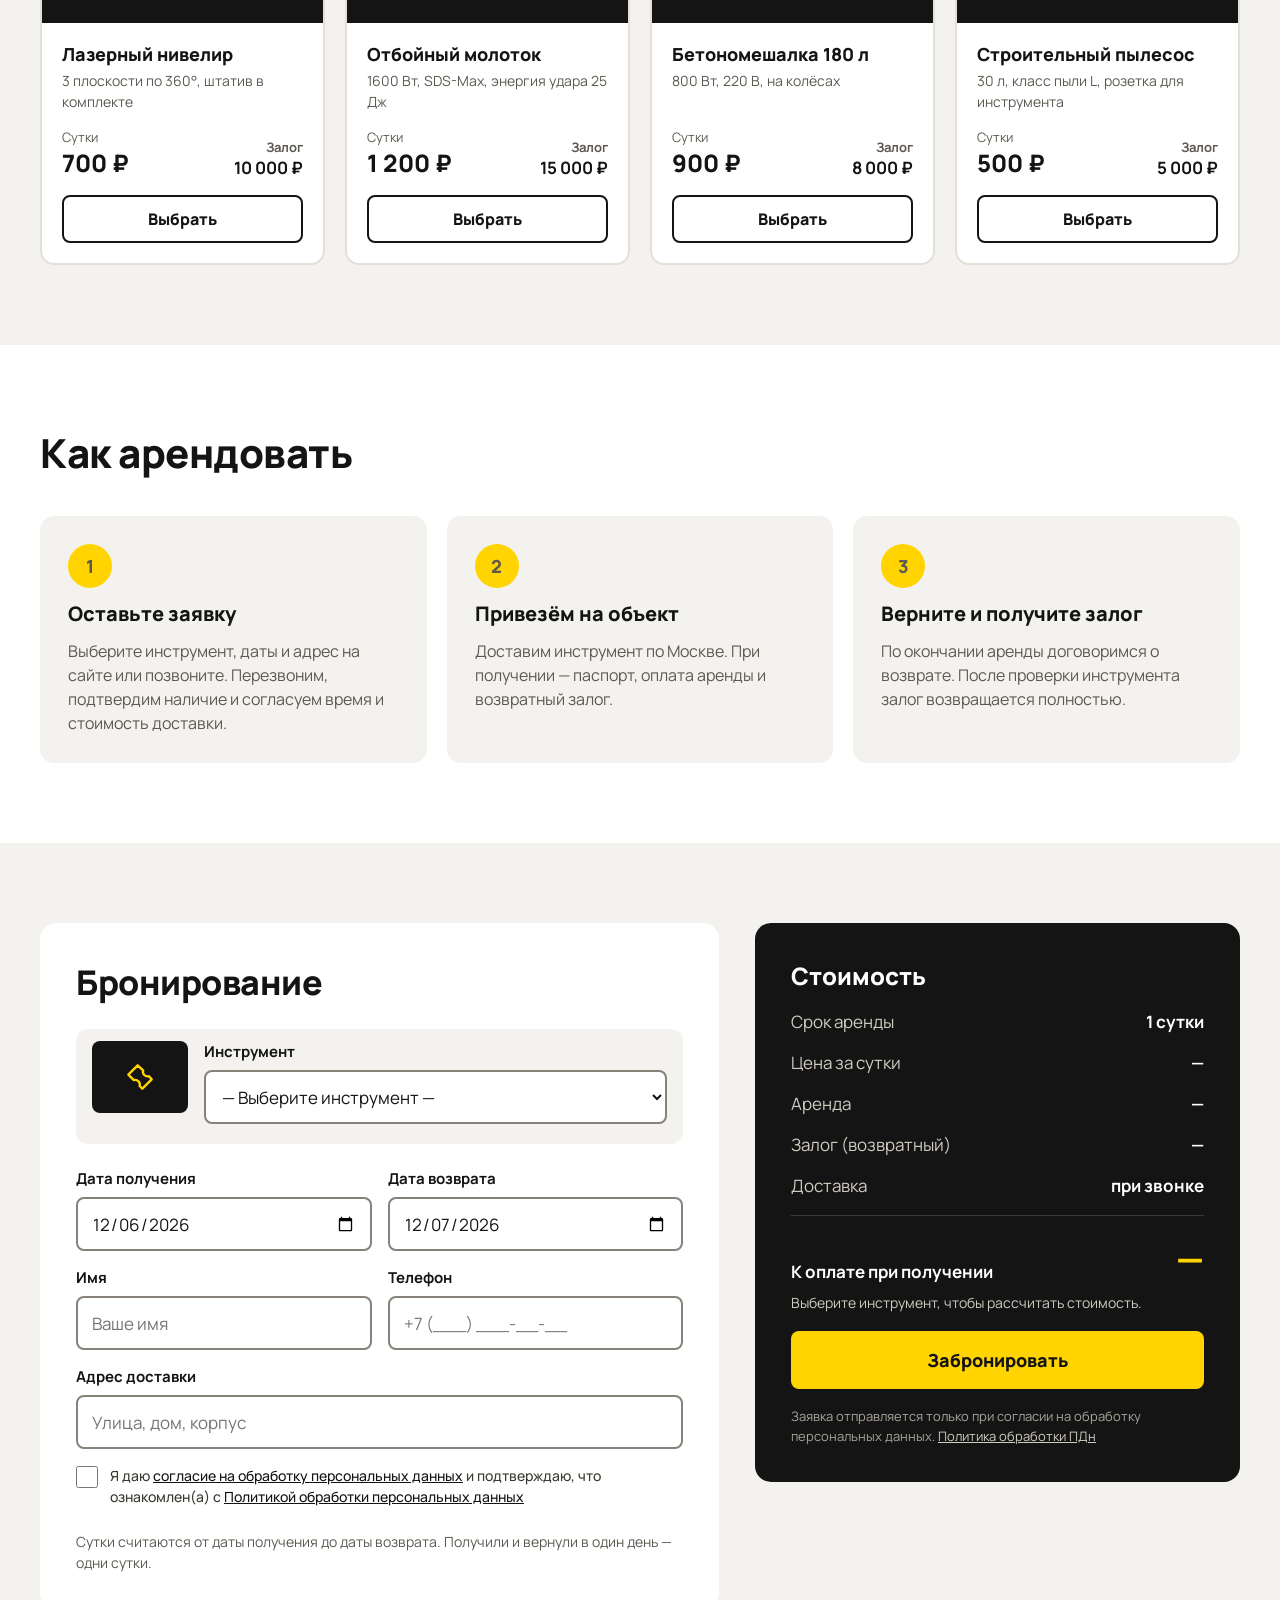
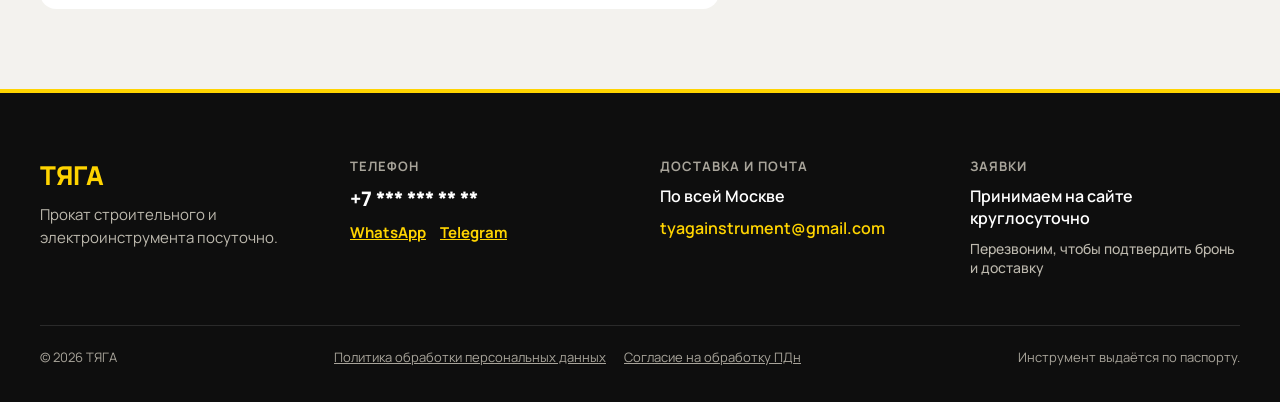
==== commit ecadc4d8: "Убраны все фотографии с сайта: вместо них значок инструмента; удалена папка images Co-Authored-By: C" ====
--- a/index.html
+++ b/index.html
@@ -9,10 +9,9 @@
 <link rel="preconnect" href="https://fonts.googleapis.com">
 <link rel="preconnect" href="https://fonts.gstatic.com" crossorigin>
 <link rel="stylesheet" href="https://fonts.googleapis.com/css2?family=Manrope:wght@400;500;600;700;800&family=Share+Tech+Mono&display=swap">
-<link rel="preload" as="image" href="images/perforator.webp" fetchpriority="high">
-<link rel="stylesheet" href="css/style.css?v=22">
-<script src="js/catalog.js?v=1" defer></script>
-<script src="js/script.js?v=9" defer></script>
+<link rel="stylesheet" href="css/style.css?v=23">
+<script src="js/catalog.js?v=2" defer></script>
+<script src="js/script.js?v=12" defer></script>
 </head>
 <body>
 
@@ -48,7 +47,7 @@
     </div>
   </div>
   <div class="hero-img">
-    <img src="images/perforator.webp" alt="Мастер работает перфоратором SDS-Plus">
+    <span class="hero-ico"><svg viewBox="0 0 24 24" fill="none" stroke="currentColor" stroke-width="1.6" stroke-linecap="round" stroke-linejoin="round" aria-hidden="true"><path d="M14.7 6.3a4 4 0 0 0 5 5L22 14l-8 8-2.3-2.3a4 4 0 0 0-5-5L2 10l8-8z"/></svg></span>
     <div class="hero-badge"><span>Перфоратор SDS-Plus</span><b>от 500 ₽ / сутки</b></div>
   </div>
 </div></section>
@@ -81,7 +80,7 @@
   <div class="form-box">
     <h2>Бронирование</h2>
     <div class="chosen">
-      <div class="chosen-img" id="selImgBox"><img id="selImg" src="" alt="" hidden><svg id="selPh" width="28" height="28" viewBox="0 0 24 24" fill="none" stroke="currentColor" stroke-width="2" stroke-linecap="round" stroke-linejoin="round" aria-hidden="true"><path d="M14.7 6.3a4 4 0 0 0 5 5L22 14l-8 8-2.3-2.3a4 4 0 0 0-5-5L2 10l8-8z"/></svg></div>
+      <div class="chosen-img" id="selImgBox"><svg id="selPh" width="28" height="28" viewBox="0 0 24 24" fill="none" stroke="currentColor" stroke-width="2" stroke-linecap="round" stroke-linejoin="round" aria-hidden="true"><path d="M14.7 6.3a4 4 0 0 0 5 5L22 14l-8 8-2.3-2.3a4 4 0 0 0-5-5L2 10l8-8z"/></svg></div>
       <label class="tool-pick">Инструмент
         <select id="tool" required><option value="">— Выберите инструмент —</option></select>
         <small class="ferr" id="e-tool"></small>
--- a/css/style.css
+++ b/css/style.css
@@ -392,3 +392,17 @@
 /* --- Пометка «компания вымышленная» --- */
 .fiction-note{position:fixed;left:8px;bottom:8px;z-index:5;max-width:min(330px,82vw);padding:5px 8px;border-radius:6px;background:rgba(20,20,20,.78);color:#E8E4D8;font-family:'Share Tech Mono',ui-monospace,SFMono-Regular,Menlo,Consolas,monospace;font-size:11px;line-height:1.35;letter-spacing:.2px;pointer-events:none}
 @media print{.fiction-note{display:none}}
+
+/* --- Без фотографий: вместо них значок инструмента --- */
+.hero-img{display:flex;align-items:center;justify-content:center}
+.hero-ico{display:block;width:44%;max-width:240px;color:#141414}
+.hero-ico svg{width:100%;height:auto}
+.card-img{display:flex;align-items:center;justify-content:center;height:96px;background:#141414}
+.card-ico{display:block;width:44px;height:44px;color:#FFD400}
+.card-ico svg{width:100%;height:100%}
+.chosen-img{background:#141414;color:#FFD400}
+@media (max-width:600px){
+  .grid .card-img{height:64px}
+  .card-ico{width:32px;height:32px}
+  .hero-ico{width:34%}
+}
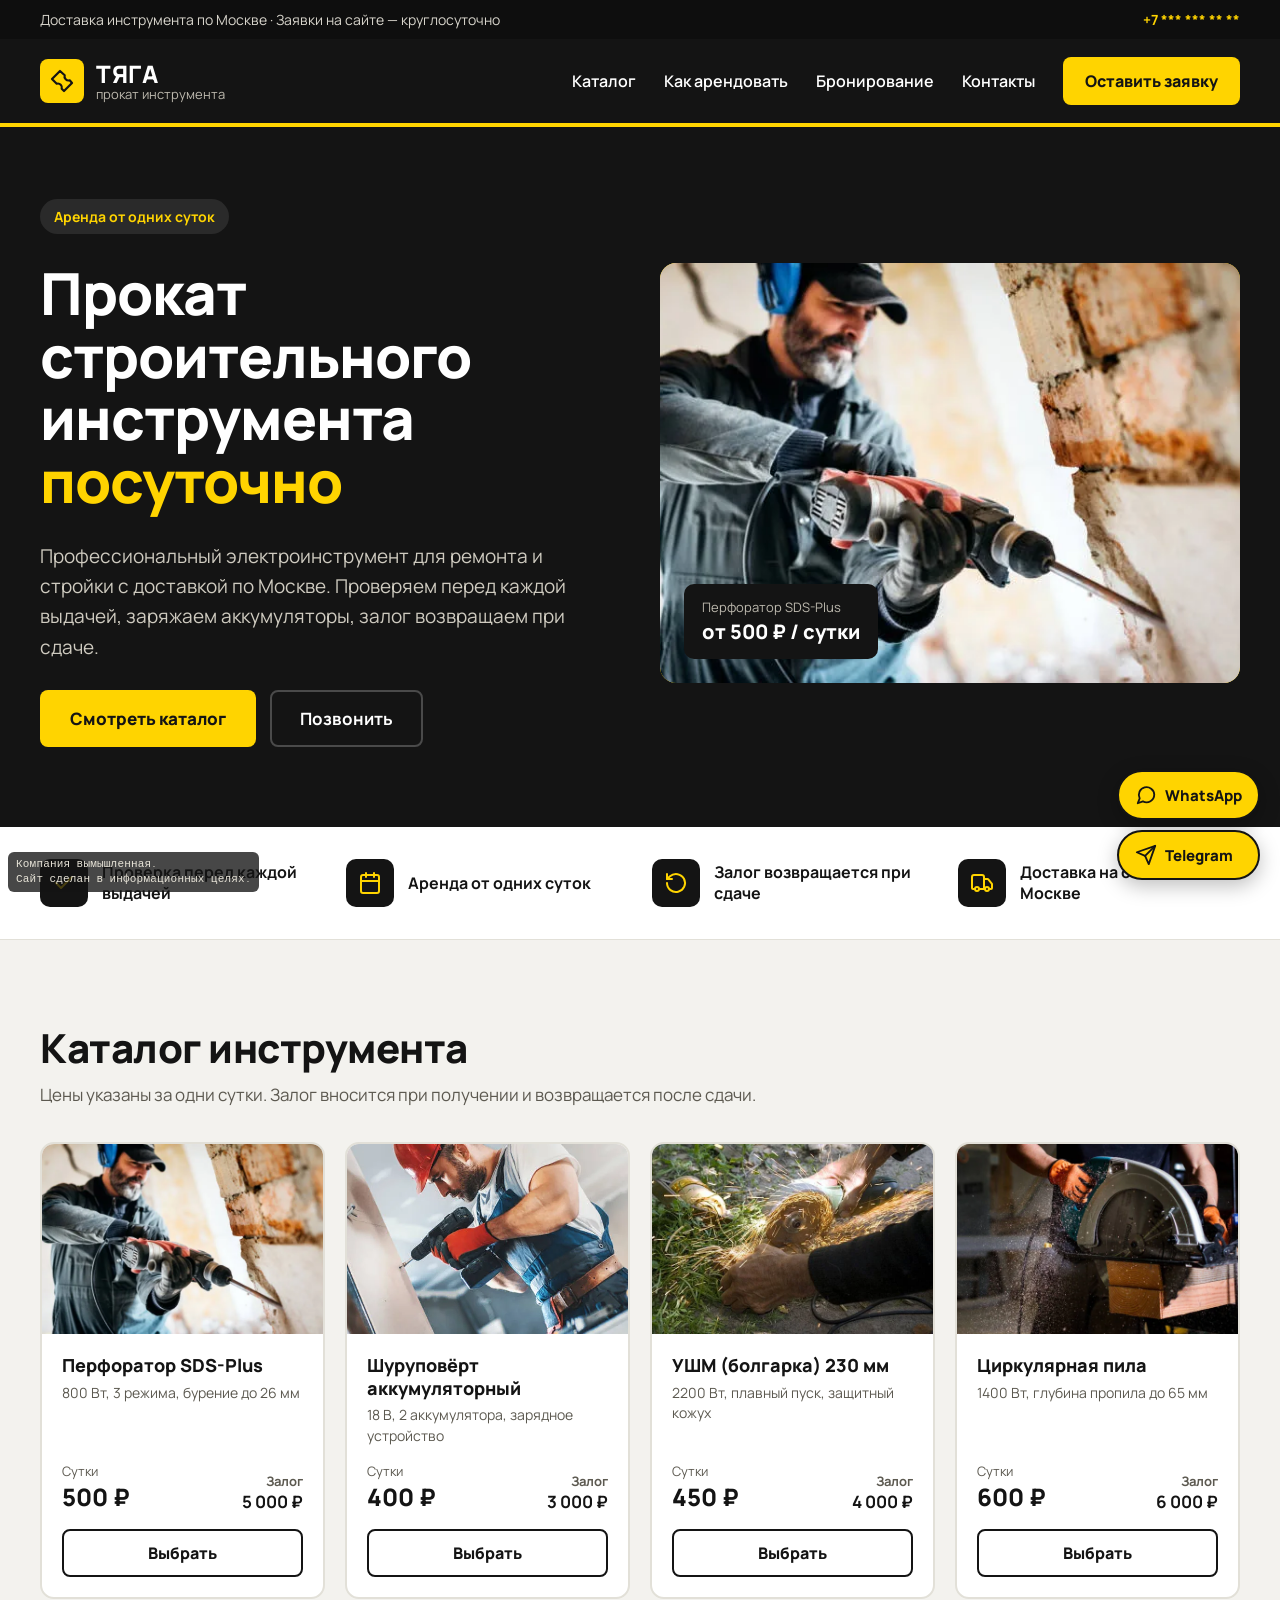
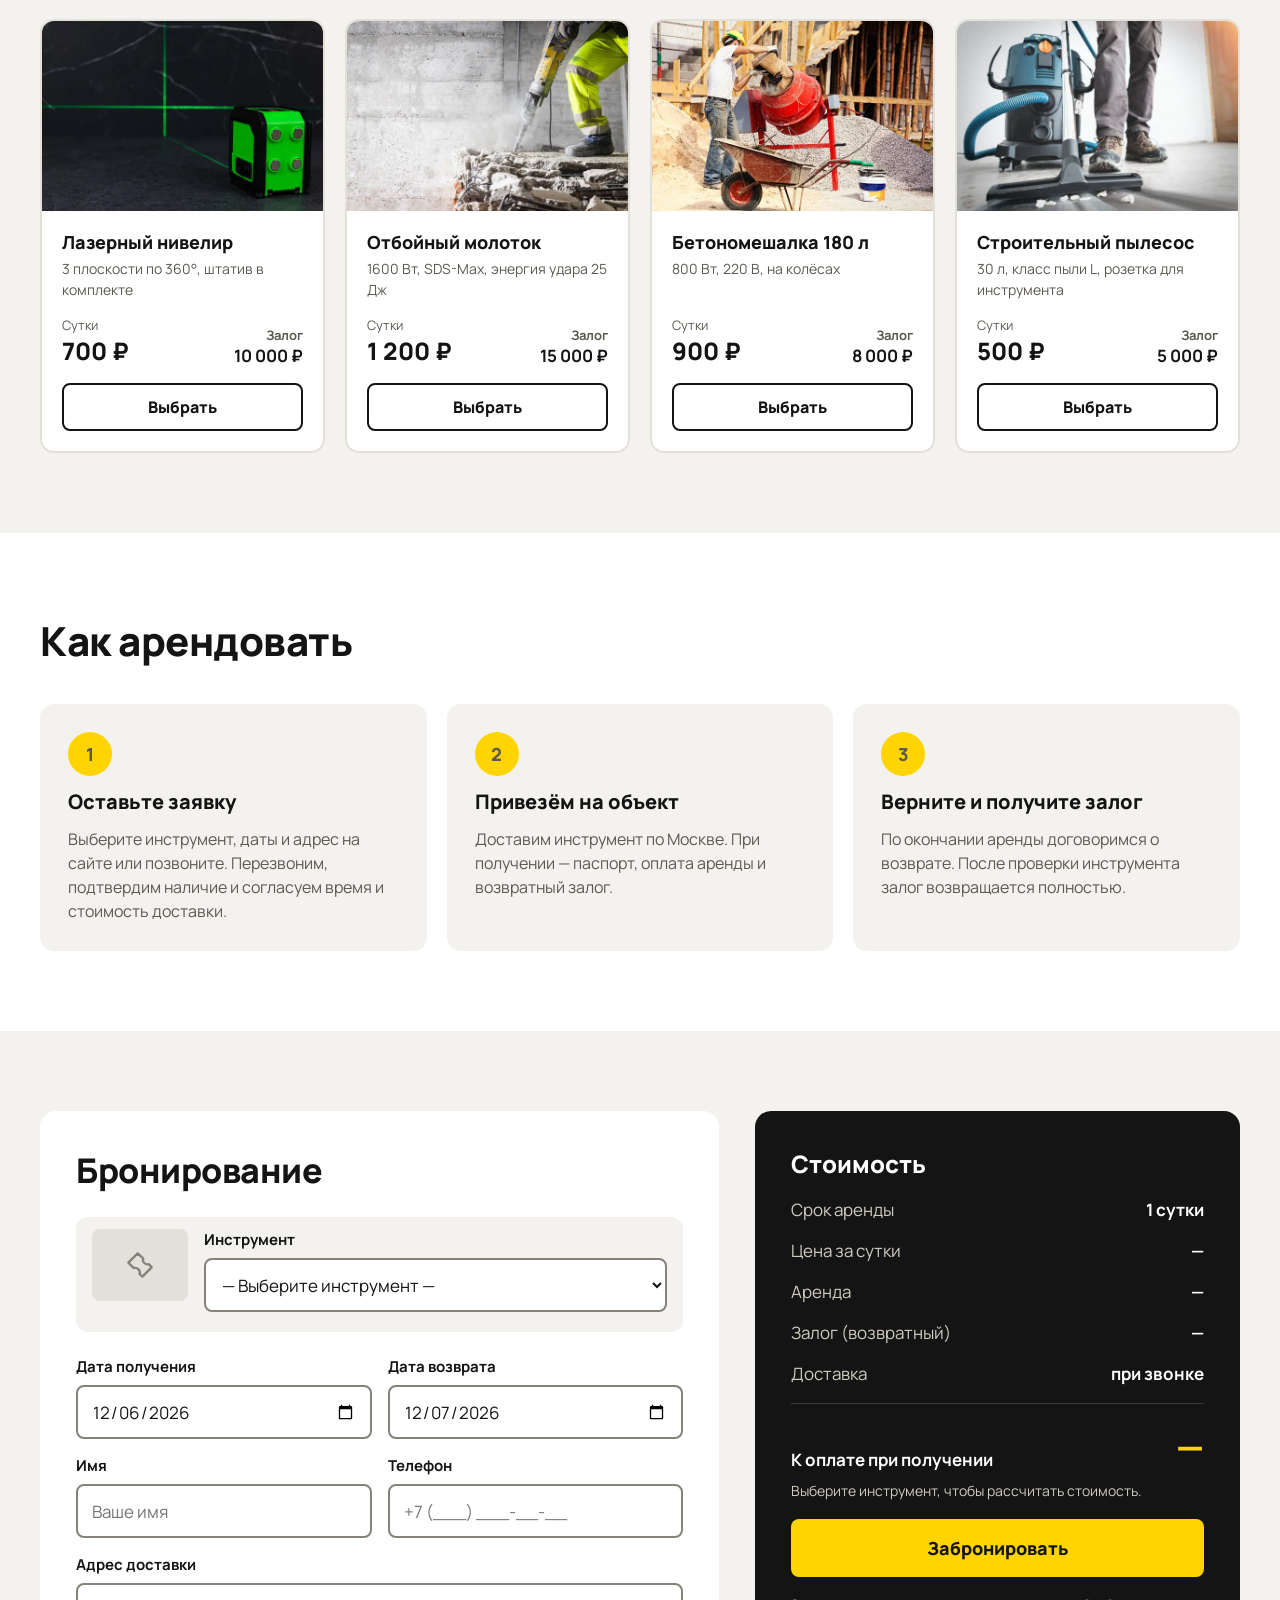
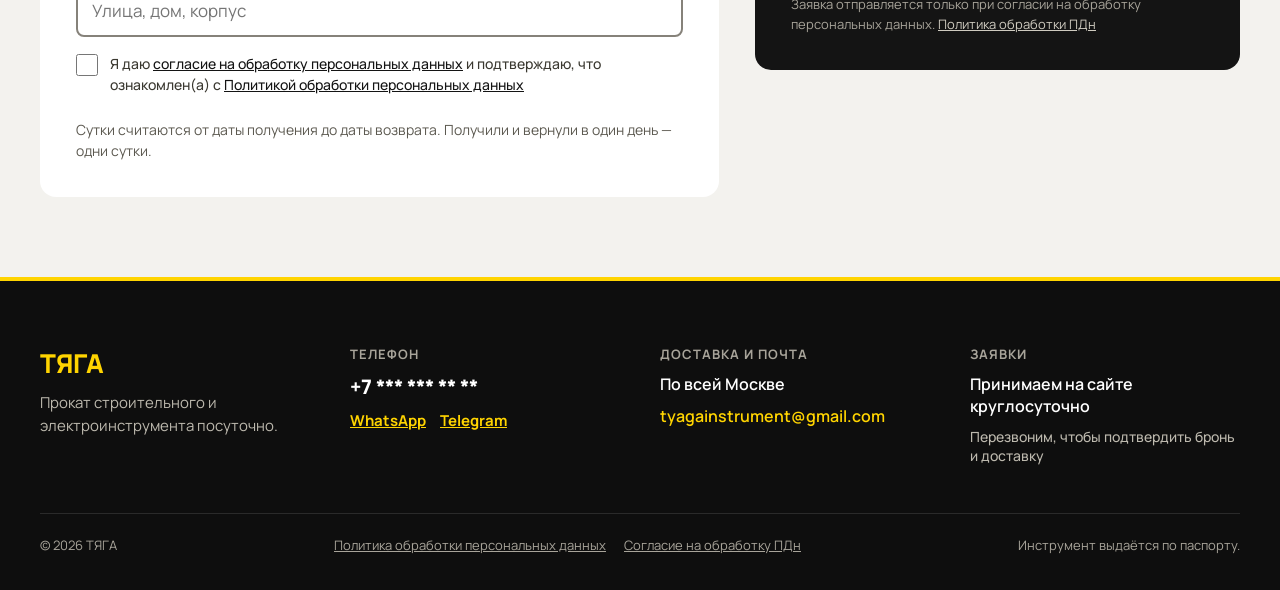
==== commit 23fa1d44: "Фото инструментов из iStock вернулись на сайт: каталог, главный экран, форма Co-Authored-By: Claude " ====
--- a/index.html
+++ b/index.html
@@ -9,9 +9,10 @@
 <link rel="preconnect" href="https://fonts.googleapis.com">
 <link rel="preconnect" href="https://fonts.gstatic.com" crossorigin>
 <link rel="stylesheet" href="https://fonts.googleapis.com/css2?family=Manrope:wght@400;500;600;700;800&family=Share+Tech+Mono&display=swap">
-<link rel="stylesheet" href="css/style.css?v=23">
-<script src="js/catalog.js?v=2" defer></script>
-<script src="js/script.js?v=12" defer></script>
+<link rel="preload" as="image" href="images/perforator.webp" fetchpriority="high">
+<link rel="stylesheet" href="css/style.css?v=22">
+<script src="js/catalog.js?v=1" defer></script>
+<script src="js/script.js?v=11" defer></script>
 </head>
 <body>
 
@@ -47,7 +48,7 @@
     </div>
   </div>
   <div class="hero-img">
-    <span class="hero-ico"><svg viewBox="0 0 24 24" fill="none" stroke="currentColor" stroke-width="1.6" stroke-linecap="round" stroke-linejoin="round" aria-hidden="true"><path d="M14.7 6.3a4 4 0 0 0 5 5L22 14l-8 8-2.3-2.3a4 4 0 0 0-5-5L2 10l8-8z"/></svg></span>
+    <img src="images/perforator.webp" alt="Мастер работает перфоратором SDS-Plus">
     <div class="hero-badge"><span>Перфоратор SDS-Plus</span><b>от 500 ₽ / сутки</b></div>
   </div>
 </div></section>
@@ -80,7 +81,7 @@
   <div class="form-box">
     <h2>Бронирование</h2>
     <div class="chosen">
-      <div class="chosen-img" id="selImgBox"><svg id="selPh" width="28" height="28" viewBox="0 0 24 24" fill="none" stroke="currentColor" stroke-width="2" stroke-linecap="round" stroke-linejoin="round" aria-hidden="true"><path d="M14.7 6.3a4 4 0 0 0 5 5L22 14l-8 8-2.3-2.3a4 4 0 0 0-5-5L2 10l8-8z"/></svg></div>
+      <div class="chosen-img" id="selImgBox"><img id="selImg" src="" alt="" hidden><svg id="selPh" width="28" height="28" viewBox="0 0 24 24" fill="none" stroke="currentColor" stroke-width="2" stroke-linecap="round" stroke-linejoin="round" aria-hidden="true"><path d="M14.7 6.3a4 4 0 0 0 5 5L22 14l-8 8-2.3-2.3a4 4 0 0 0-5-5L2 10l8-8z"/></svg></div>
       <label class="tool-pick">Инструмент
         <select id="tool" required><option value="">— Выберите инструмент —</option></select>
         <small class="ferr" id="e-tool"></small>
--- a/css/style.css
+++ b/css/style.css
@@ -392,17 +392,3 @@
 /* --- Пометка «компания вымышленная» --- */
 .fiction-note{position:fixed;left:8px;bottom:8px;z-index:5;max-width:min(330px,82vw);padding:5px 8px;border-radius:6px;background:rgba(20,20,20,.78);color:#E8E4D8;font-family:'Share Tech Mono',ui-monospace,SFMono-Regular,Menlo,Consolas,monospace;font-size:11px;line-height:1.35;letter-spacing:.2px;pointer-events:none}
 @media print{.fiction-note{display:none}}
-
-/* --- Без фотографий: вместо них значок инструмента --- */
-.hero-img{display:flex;align-items:center;justify-content:center}
-.hero-ico{display:block;width:44%;max-width:240px;color:#141414}
-.hero-ico svg{width:100%;height:auto}
-.card-img{display:flex;align-items:center;justify-content:center;height:96px;background:#141414}
-.card-ico{display:block;width:44px;height:44px;color:#FFD400}
-.card-ico svg{width:100%;height:100%}
-.chosen-img{background:#141414;color:#FFD400}
-@media (max-width:600px){
-  .grid .card-img{height:64px}
-  .card-ico{width:32px;height:32px}
-  .hero-ico{width:34%}
-}
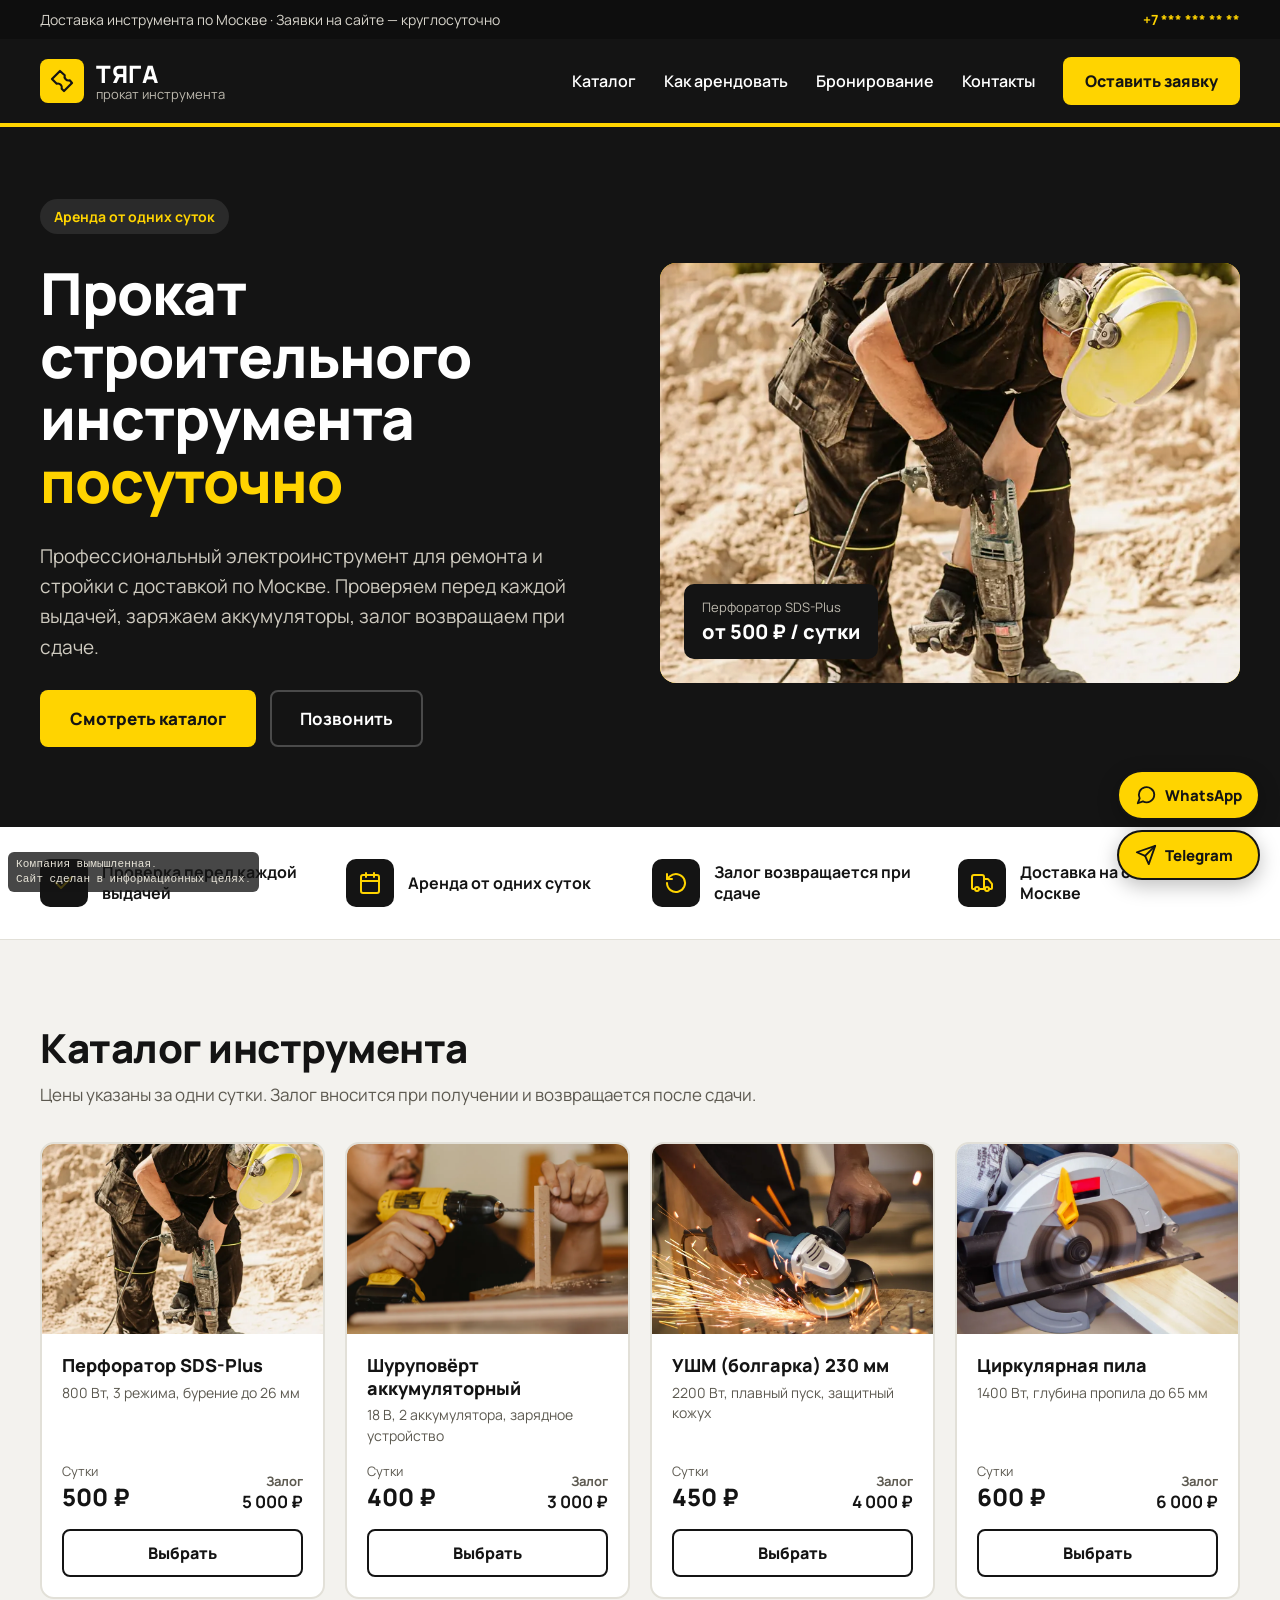
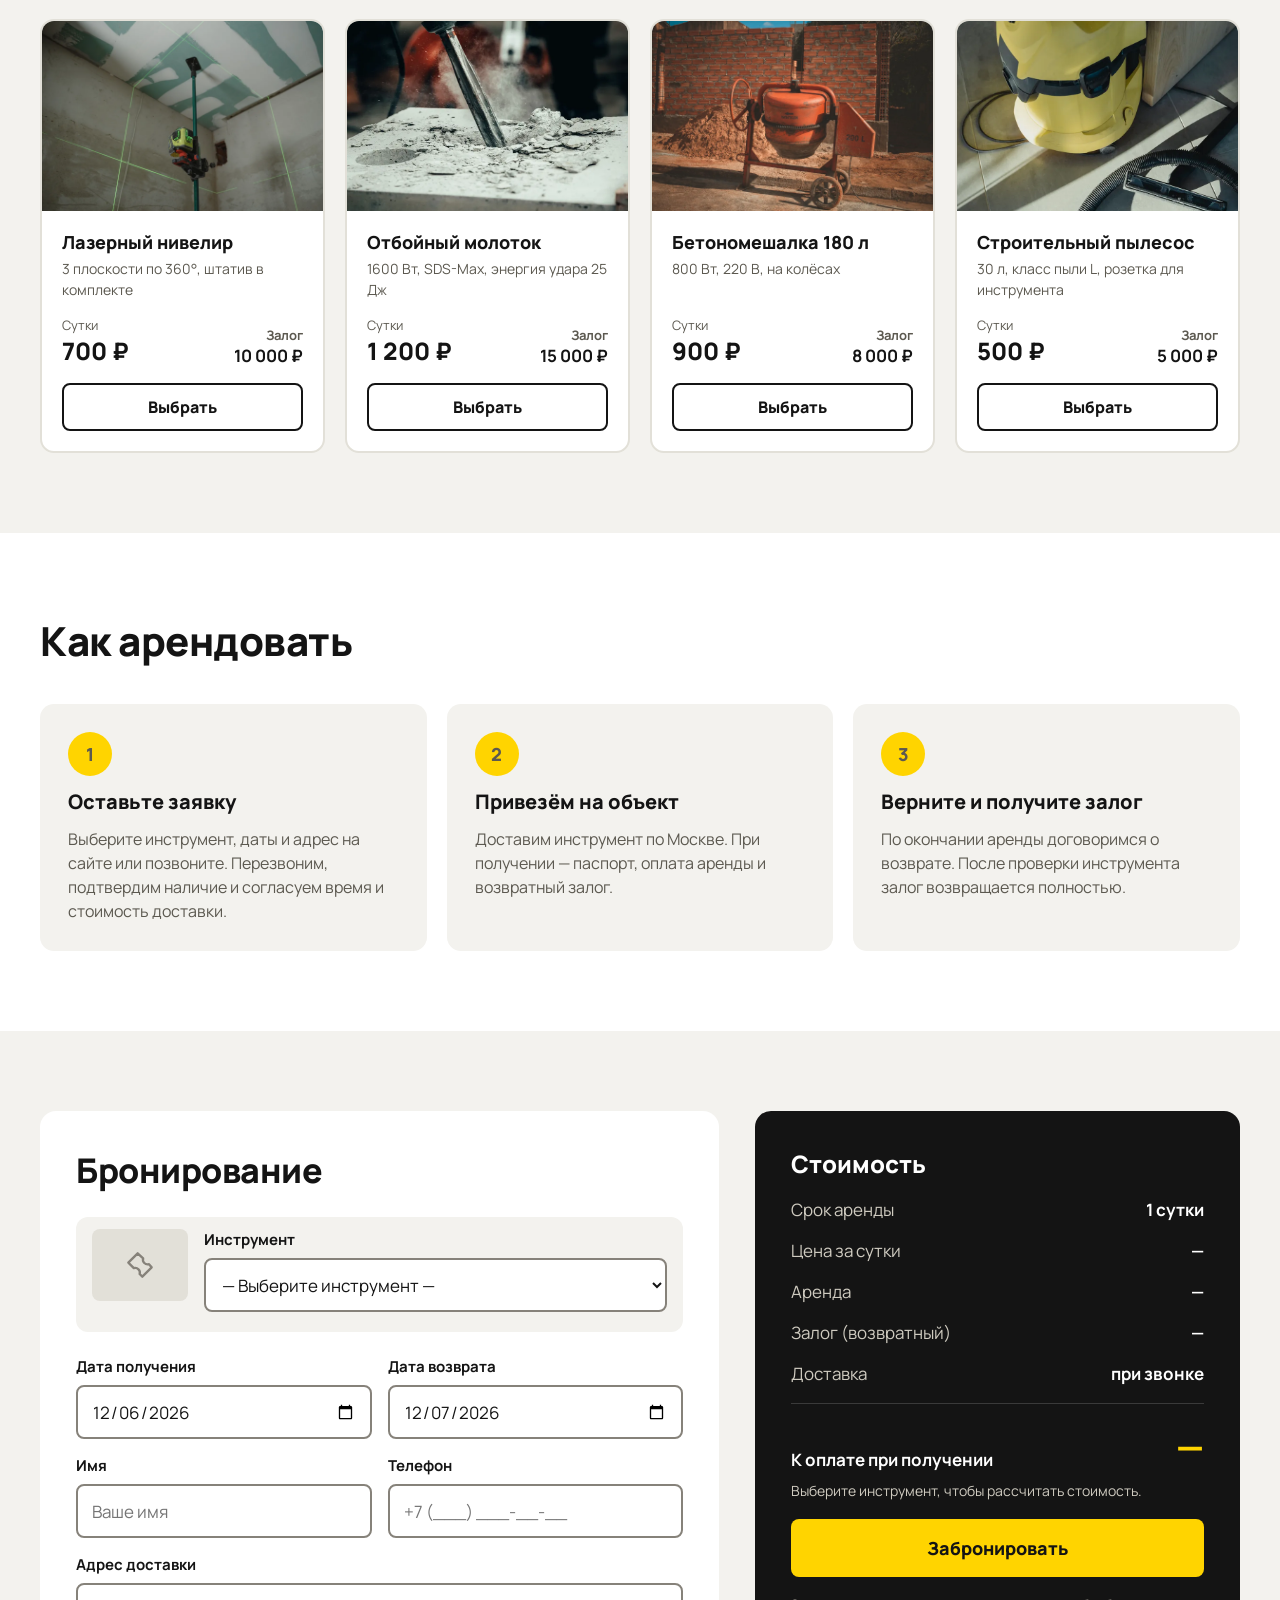
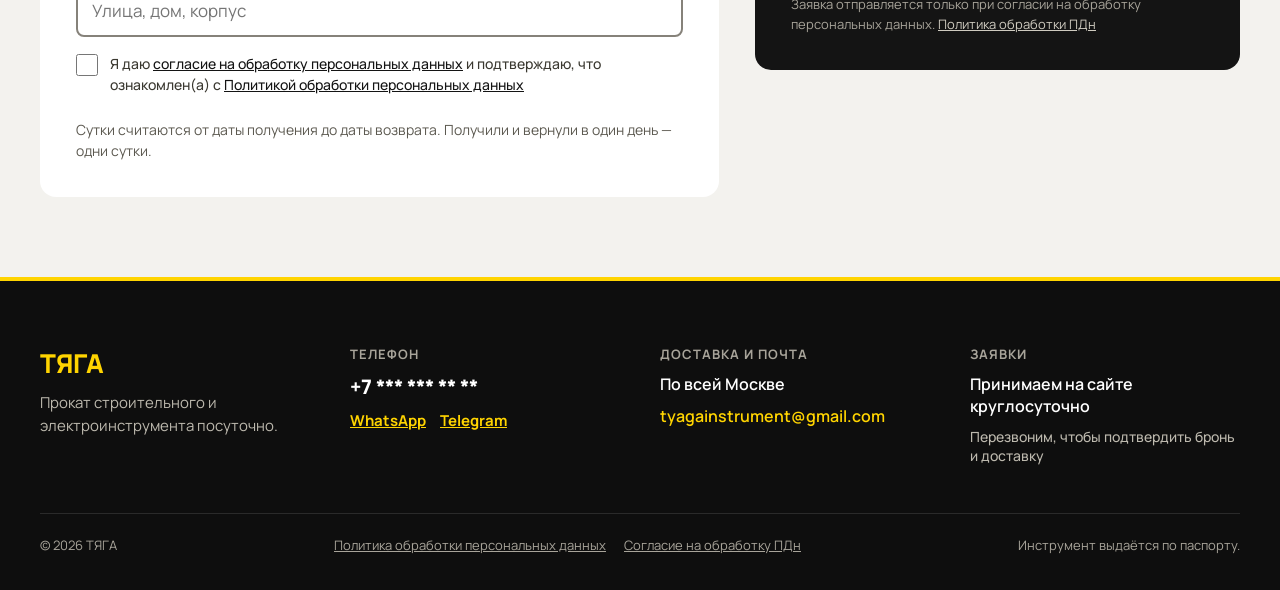
==== commit fe88315c: "Новые фото инструментов (Pexels) вместо iStock; кадрирование под карточки; новые версии CSS/JS Co-Au" ====
--- a/index.html
+++ b/index.html
@@ -10,9 +10,9 @@
 <link rel="preconnect" href="https://fonts.gstatic.com" crossorigin>
 <link rel="stylesheet" href="https://fonts.googleapis.com/css2?family=Manrope:wght@400;500;600;700;800&family=Share+Tech+Mono&display=swap">
 <link rel="preload" as="image" href="images/perforator.webp" fetchpriority="high">
-<link rel="stylesheet" href="css/style.css?v=22">
-<script src="js/catalog.js?v=1" defer></script>
-<script src="js/script.js?v=11" defer></script>
+<link rel="stylesheet" href="css/style.css?v=27">
+<script src="js/catalog.js?v=6" defer></script>
+<script src="js/script.js?v=12" defer></script>
 </head>
 <body>
 
--- a/css/style.css
+++ b/css/style.css
@@ -36,7 +36,7 @@
 .hero-btns .main{background:#FFD400;color:#141414;padding:18px 30px;border-radius:8px;font-weight:800;font-size:17px}
 .hero-btns .ghost{border:2px solid #4A4A4A;color:#fff;padding:16px 28px;border-radius:8px;font-weight:700;font-size:17px}
 .hero-img{background:#FFD400;border-radius:16px;height:420px;position:relative;overflow:hidden}
-.hero-img img{width:100%;height:100%;object-fit:cover;object-position:60% 40%}
+.hero-img img{width:100%;height:100%;object-fit:cover;object-position:50% 70%}
 .hero-badge{position:absolute;left:24px;bottom:24px;background:#141414;color:#fff;padding:14px 18px;border-radius:10px;display:flex;flex-direction:column;gap:2px}
 .hero-badge span{font-size:13px;color:#BDB9AE}
 .hero-badge b{font-weight:800;font-size:20px}
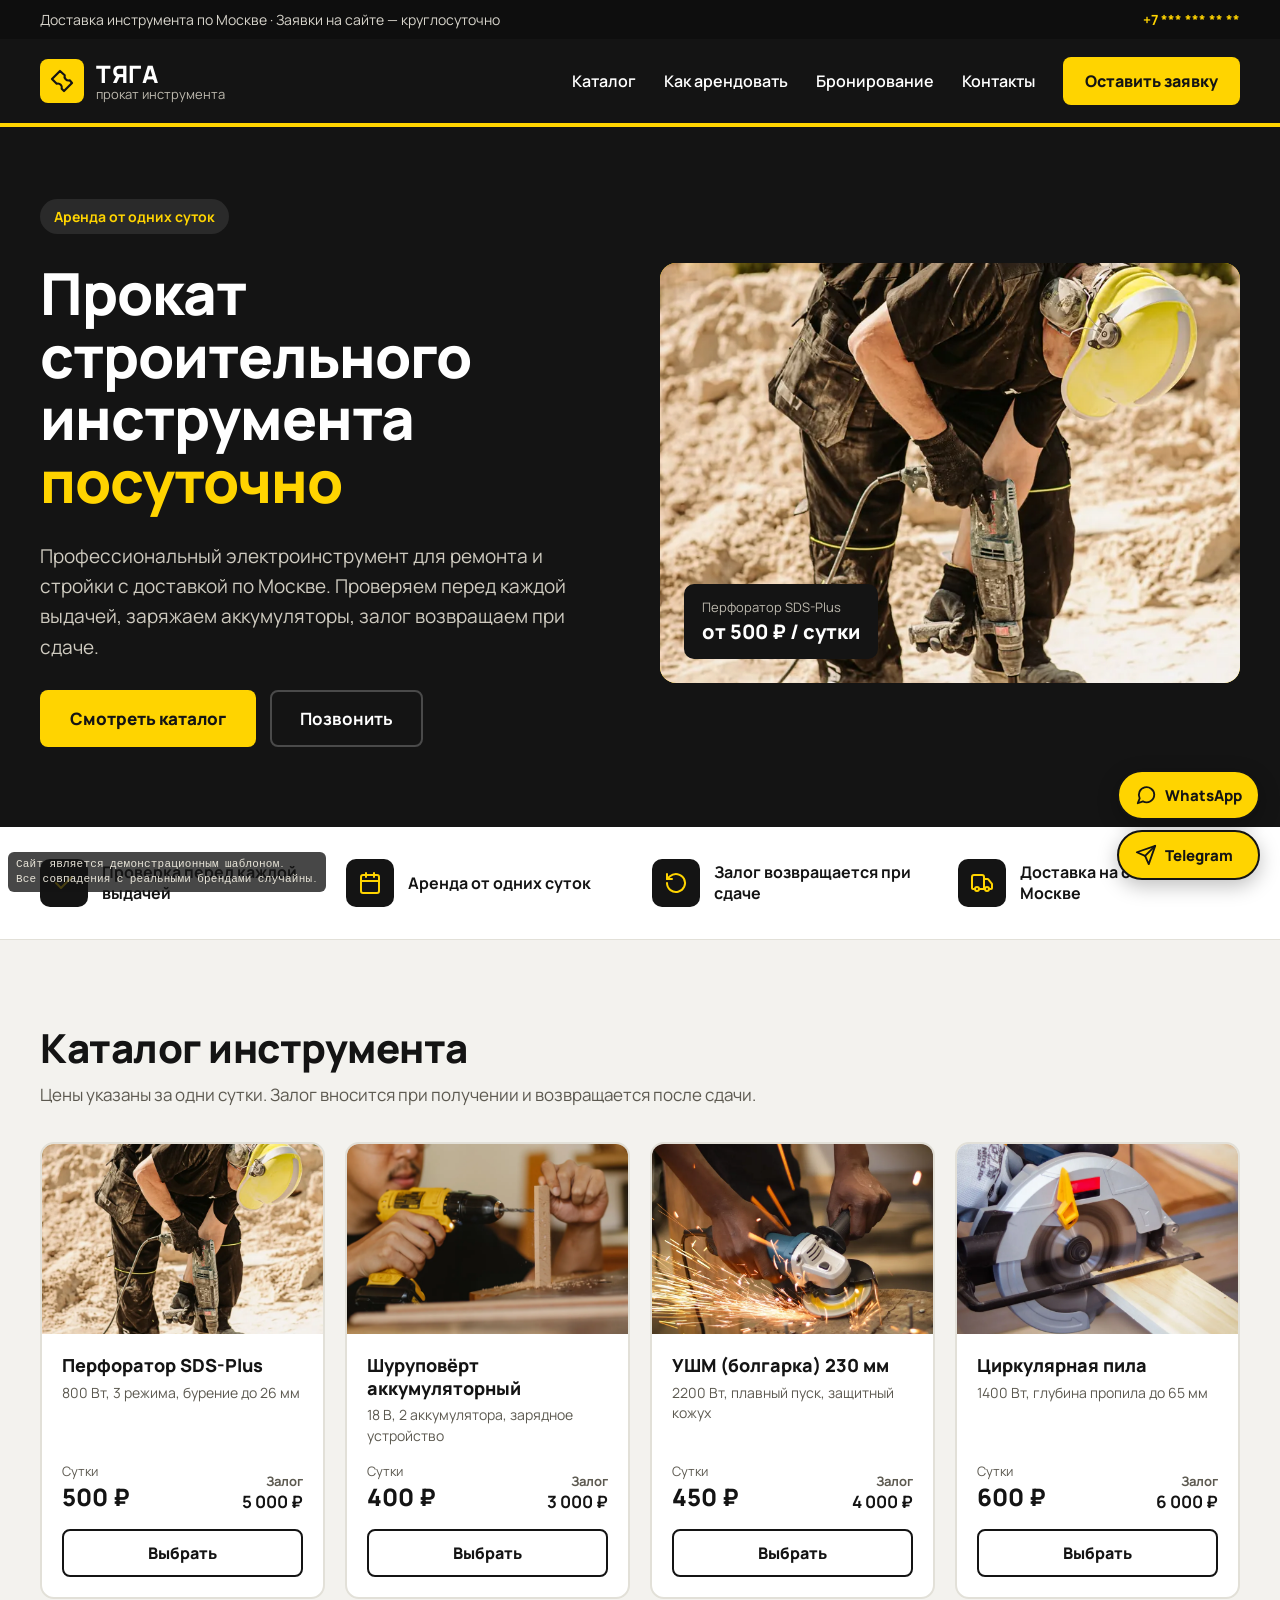
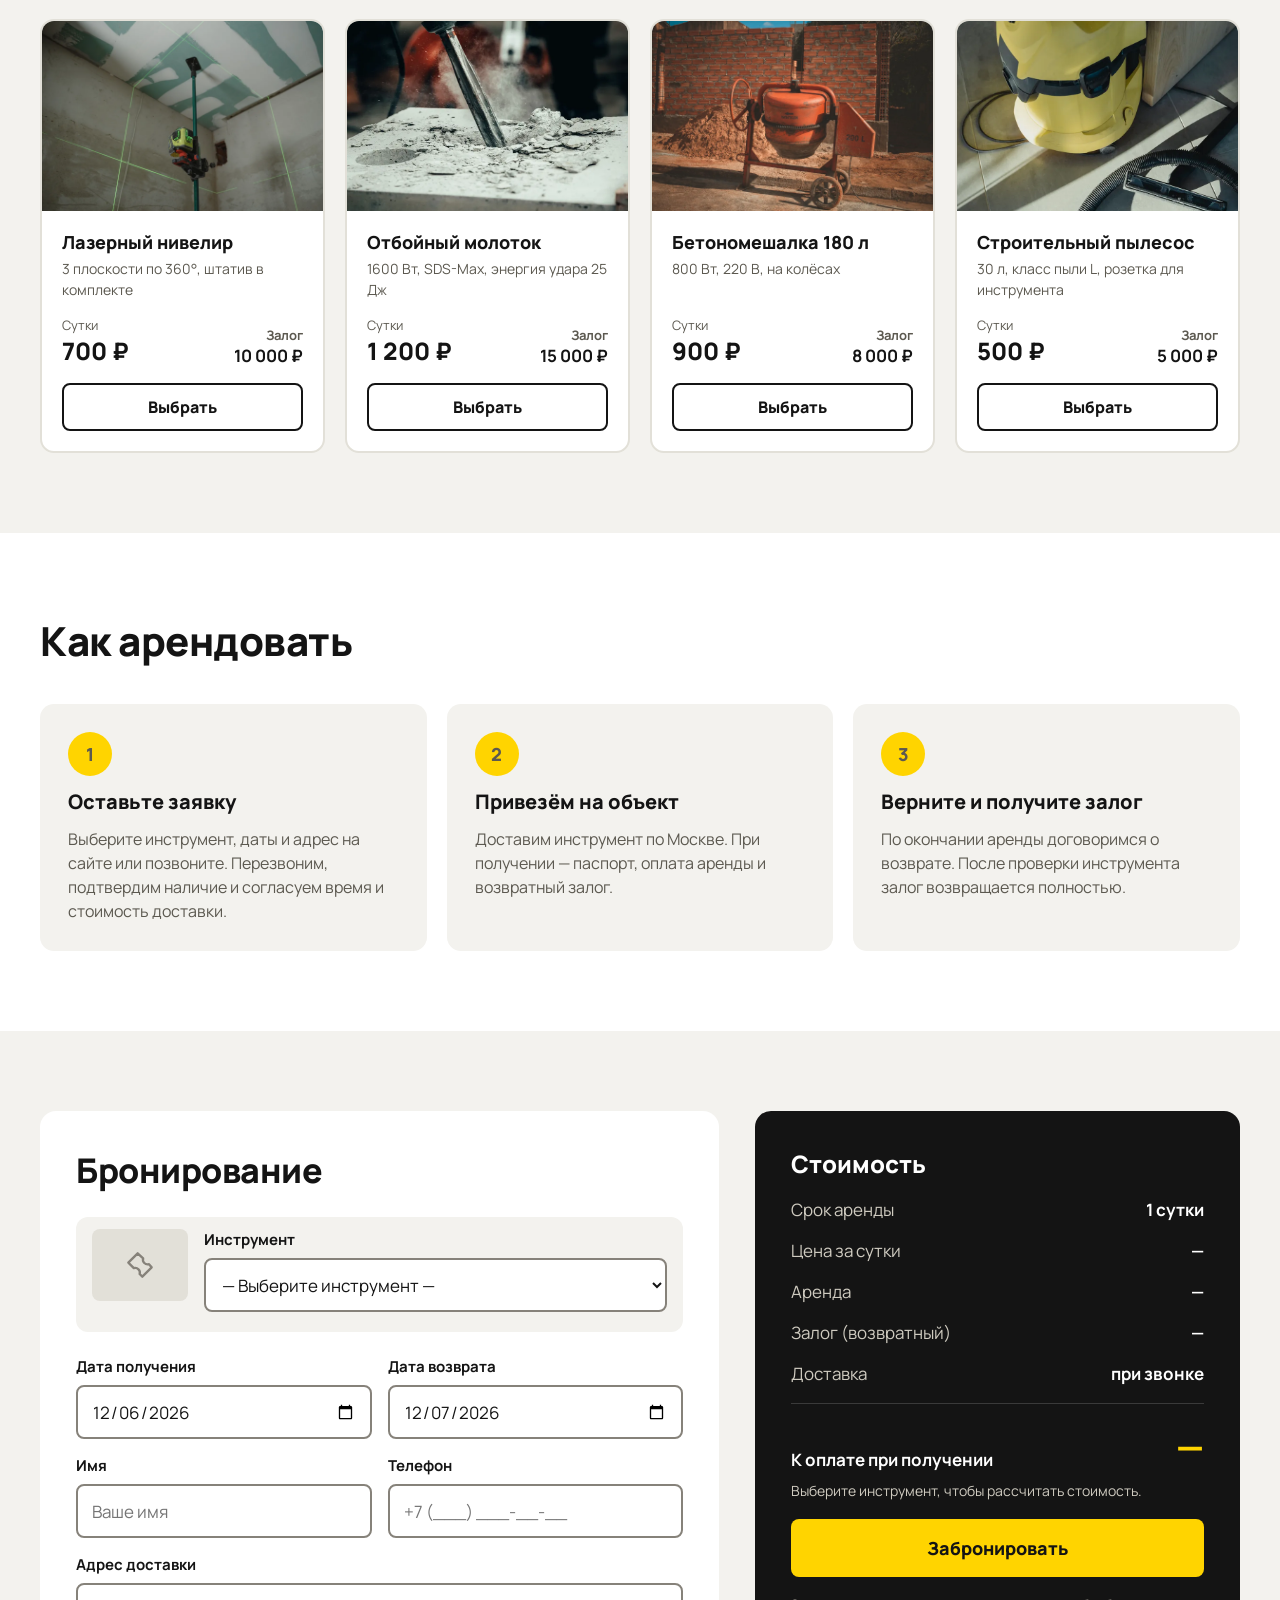
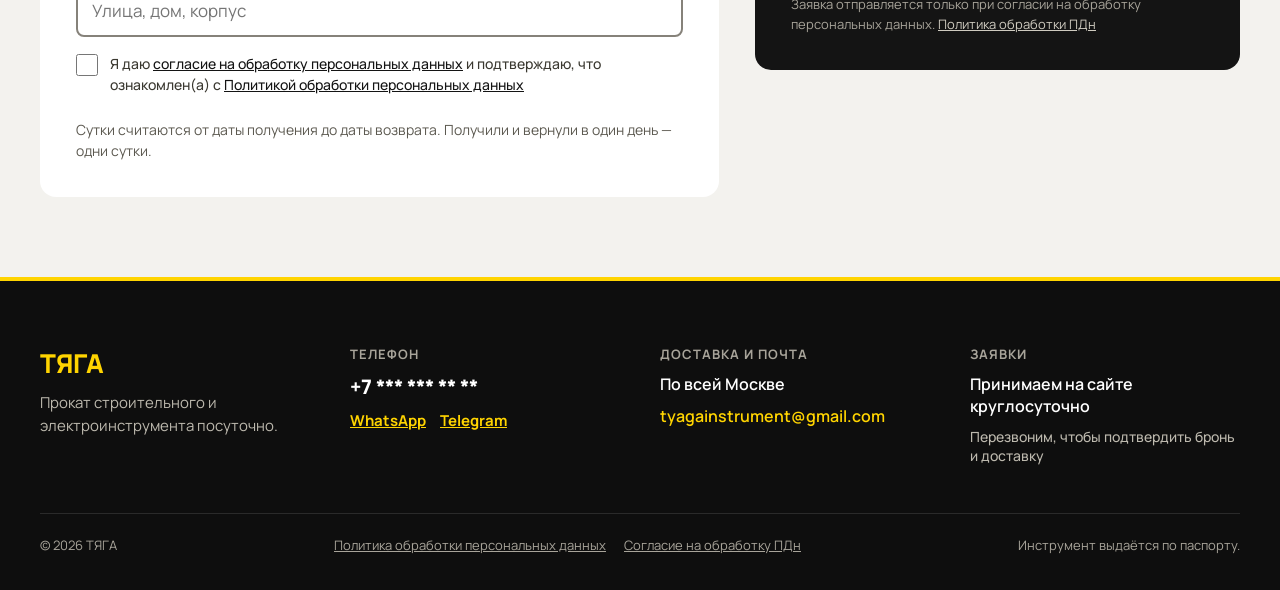
==== commit e2bd616a: "Пометка на сайте: «Сайт является демонстрационным шаблоном. Все совпадения с реальными брендами случ" ====
--- a/index.html
+++ b/index.html
@@ -135,6 +135,6 @@
   <a href="#" data-off class="fc-btn"><svg width="22" height="22" viewBox="0 0 24 24" fill="none" stroke="currentColor" stroke-width="2" stroke-linecap="round" stroke-linejoin="round" aria-hidden="true"><path d="M21 11.5a8.4 8.4 0 0 1-12.4 7.4L3 21l2.1-5.4A8.4 8.4 0 1 1 21 11.5z"/></svg><span>WhatsApp</span></a>
   <a href="#" data-off class="fc-btn"><svg width="22" height="22" viewBox="0 0 24 24" fill="none" stroke="currentColor" stroke-width="2" stroke-linecap="round" stroke-linejoin="round" aria-hidden="true"><path d="m22 2-7 20-4-9-9-4z"/><path d="M22 2 11 13"/></svg><span>Telegram</span></a>
 </div>
-<div class="fiction-note" aria-label="Примечание">Компания вымышленная.<br>Сайт сделан в информационных целях.</div>
+<div class="fiction-note" aria-label="Примечание">Сайт является демонстрационным шаблоном.<br>Все совпадения с реальными брендами случайны.</div>
 </body>
 </html>
--- a/css/style.css
+++ b/css/style.css
@@ -389,6 +389,6 @@
   .float-chat.scrolling,.float-chat.away.scrolling{opacity:1;transform:none;pointer-events:auto}
 }
 
-/* --- Пометка «компания вымышленная» --- */
+/* --- Пометка «демонстрационный шаблон» --- */
 .fiction-note{position:fixed;left:8px;bottom:8px;z-index:5;max-width:min(330px,82vw);padding:5px 8px;border-radius:6px;background:rgba(20,20,20,.78);color:#E8E4D8;font-family:'Share Tech Mono',ui-monospace,SFMono-Regular,Menlo,Consolas,monospace;font-size:11px;line-height:1.35;letter-spacing:.2px;pointer-events:none}
 @media print{.fiction-note{display:none}}
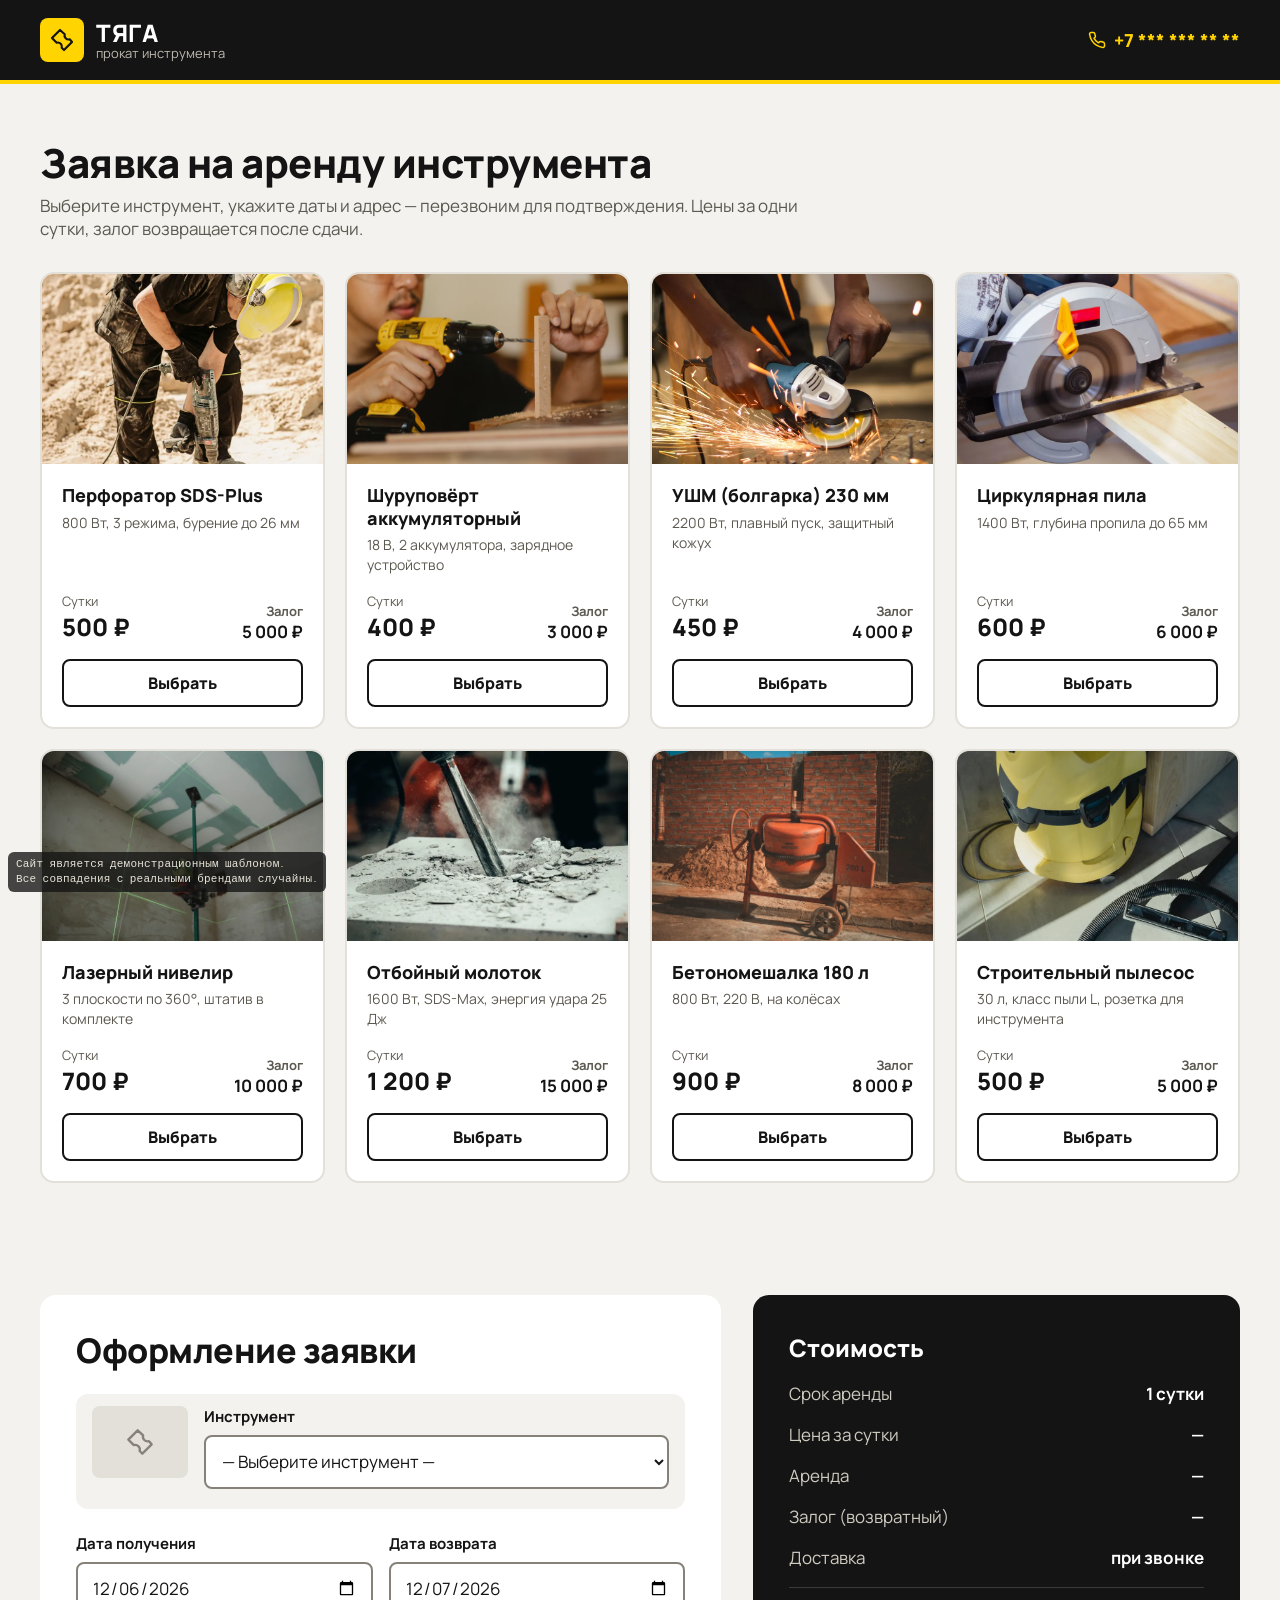
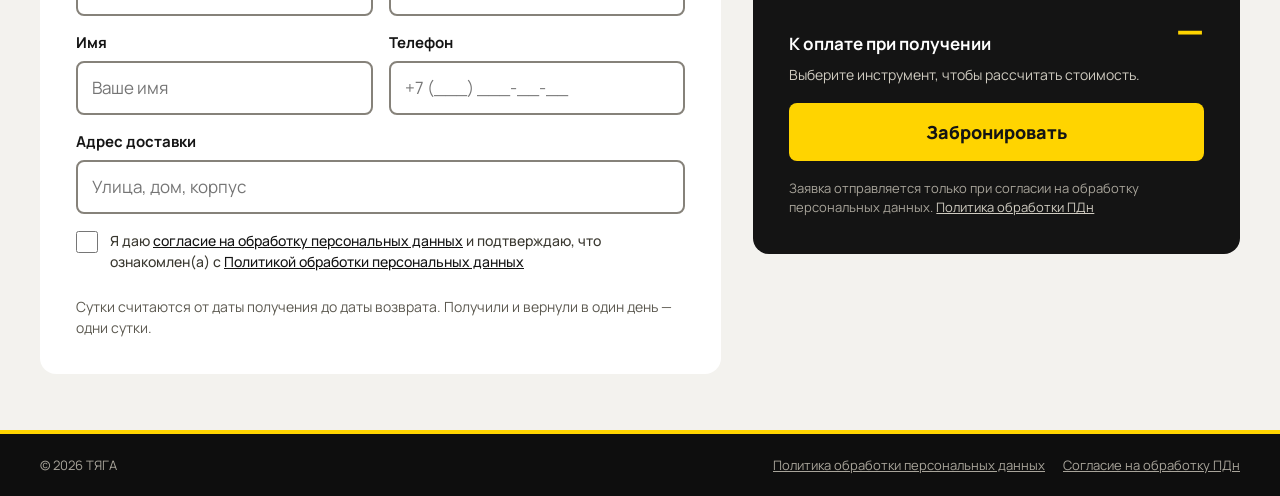
==== commit 7fcbbbf5: "Сайт только для заявок: убраны первый экран, преимущества, «Как арендовать», меню, плавающие кнопки " ====
--- a/index.html
+++ b/index.html
@@ -3,83 +3,37 @@
 <head>
 <meta charset="utf-8">
 <meta name="viewport" content="width=device-width, initial-scale=1">
-<title>ТЯГА — прокат инструмента посуточно</title>
-<meta name="description" content="Прокат строительного и электроинструмента посуточно. Перфораторы, шуруповёрты, болгарки, пилы, нивелиры и другое.">
+<title>ТЯГА — заявка на аренду инструмента</title>
+<meta name="description" content="Онлайн-заявка на посуточную аренду строительного и электроинструмента.">
 <link rel="icon" href="data:image/svg+xml,<svg xmlns=%22http://www.w3.org/2000/svg%22 viewBox=%220 0 100 100%22><text y=%22.9em%22 font-size=%2290%22>🛠️</text></svg>">
 <link rel="preconnect" href="https://fonts.googleapis.com">
 <link rel="preconnect" href="https://fonts.gstatic.com" crossorigin>
 <link rel="stylesheet" href="https://fonts.googleapis.com/css2?family=Manrope:wght@400;500;600;700;800&family=Share+Tech+Mono&display=swap">
-<link rel="preload" as="image" href="images/perforator.webp" fetchpriority="high">
-<link rel="stylesheet" href="css/style.css?v=27">
+<link rel="stylesheet" href="css/style.css?v=28">
 <script src="js/catalog.js?v=6" defer></script>
-<script src="js/script.js?v=12" defer></script>
+<script src="js/script.js?v=13" defer></script>
 </head>
 <body>
-
-<div class="topbar"><div class="wrap">
-  <span>Доставка инструмента по Москве · Заявки на сайте — круглосуточно</span>
-  <a href="#" data-off>+7 *** *** ** **</a>
-</div></div>
 
 <header><div class="wrap">
   <a href="#top" class="logo">
     <span class="logo-mark"><svg width="24" height="24" viewBox="0 0 24 24" fill="none" stroke="currentColor" stroke-width="2.2" stroke-linecap="round" stroke-linejoin="round" aria-hidden="true"><path d="M14.7 6.3a4 4 0 0 0 5 5L22 14l-8 8-2.3-2.3a4 4 0 0 0-5-5L2 10l8-8z"/></svg></span>
     <span class="logo-text"><b>ТЯГА</b><span>прокат инструмента</span></span>
   </a>
-  <nav id="menu">
-    <a href="#catalog">Каталог</a>
-    <a href="#how">Как арендовать</a>
-    <a href="#booking">Бронирование</a>
-    <a href="#contacts">Контакты</a>
-    <a href="#booking" class="btn-y">Оставить заявку</a>
-    <a href="#" data-off class="nav-tel">+7 *** *** ** **</a>
-  </nav>
-  <button type="button" class="burger" id="burger" aria-label="Меню" aria-expanded="false" aria-controls="menu"><span></span><span></span><span></span></button>
+  <a href="#" data-off class="head-tel"><svg width="18" height="18" viewBox="0 0 24 24" fill="none" stroke="currentColor" stroke-width="2" stroke-linecap="round" stroke-linejoin="round" aria-hidden="true"><path d="M22 16.9v3a2 2 0 0 1-2.2 2 19.8 19.8 0 0 1-8.6-3.1 19.5 19.5 0 0 1-6-6A19.8 19.8 0 0 1 2.1 4.2 2 2 0 0 1 4.1 2h3a2 2 0 0 1 2 1.7c.1.9.4 1.8.7 2.7a2 2 0 0 1-.5 2.1L8 9.8a16 16 0 0 0 6 6l1.3-1.3a2 2 0 0 1 2.1-.4c.9.3 1.8.6 2.7.7a2 2 0 0 1 1.7 2z"/></svg>+7 *** *** ** **</a>
 </div></header>
 
-<section id="top" class="hero"><div class="wrap">
-  <div class="hero-l">
-    <span class="pill">Аренда от одних суток</span>
-    <h1>Прокат строительного инструмента <span>посуточно</span></h1>
-    <p>Профессиональный электроинструмент для ремонта и стройки с доставкой по Москве. Проверяем перед каждой выдачей, заряжаем аккумуляторы, залог возвращаем при сдаче.</p>
-    <div class="hero-btns">
-      <a href="#catalog" class="main">Смотреть каталог</a>
-      <a href="#" data-off class="ghost">Позвонить</a>
-    </div>
-  </div>
-  <div class="hero-img">
-    <img src="images/perforator.webp" alt="Мастер работает перфоратором SDS-Plus">
-    <div class="hero-badge"><span>Перфоратор SDS-Plus</span><b>от 500 ₽ / сутки</b></div>
-  </div>
-</div></section>
-
-<section class="features"><div class="wrap">
-  <div class="feat"><i><svg width="24" height="24" viewBox="0 0 24 24" fill="none" stroke="currentColor" stroke-width="2" stroke-linecap="round" stroke-linejoin="round"><path d="M20 6 9 17l-5-5"/></svg></i>Проверка перед каждой выдачей</div>
-  <div class="feat"><i><svg width="24" height="24" viewBox="0 0 24 24" fill="none" stroke="currentColor" stroke-width="2" stroke-linecap="round" stroke-linejoin="round"><rect x="3" y="4" width="18" height="18" rx="2"/><path d="M16 2v4M8 2v4M3 10h18"/></svg></i>Аренда от одних суток</div>
-  <div class="feat"><i><svg width="24" height="24" viewBox="0 0 24 24" fill="none" stroke="currentColor" stroke-width="2" stroke-linecap="round" stroke-linejoin="round"><path d="M3 12a9 9 0 1 0 3-6.7L3 8"/><path d="M3 3v5h5"/></svg></i>Залог возвращается при сдаче</div>
-  <div class="feat"><i><svg width="24" height="24" viewBox="0 0 24 24" fill="none" stroke="currentColor" stroke-width="2" stroke-linecap="round" stroke-linejoin="round"><path d="M14 18V6a2 2 0 0 0-2-2H4a2 2 0 0 0-2 2v11a1 1 0 0 0 1 1h2"/><path d="M15 18H9"/><path d="M19 18h2a1 1 0 0 0 1-1v-3.65a1 1 0 0 0-.22-.62l-3.48-4.35A1 1 0 0 0 17.52 8H14"/><circle cx="17" cy="18" r="2"/><circle cx="7" cy="18" r="2"/></svg></i>Доставка на объект по Москве</div>
-</div></section>
-
-<section id="catalog" class="block"><div class="wrap">
+<section id="top" class="block catalog"><div class="wrap">
   <div>
-    <h2>Каталог инструмента</h2>
-    <span class="sub">Цены указаны за одни сутки. Залог вносится при получении и возвращается после сдачи.</span>
+    <h1>Заявка на аренду инструмента</h1>
+    <span class="sub">Выберите инструмент, укажите даты и адрес — перезвоним для подтверждения. Цены за одни сутки, залог возвращается после сдачи.</span>
   </div>
   <div class="grid" id="grid"></div>
 </div></section>
 
-<section id="how" class="block how"><div class="wrap">
-  <h2>Как арендовать</h2>
-  <div class="steps">
-    <div class="step"><span class="n">1</span><b>Оставьте заявку</b><span>Выберите инструмент, даты и адрес на сайте или позвоните. Перезвоним, подтвердим наличие и согласуем время и стоимость доставки.</span></div>
-    <div class="step"><span class="n">2</span><b>Привезём на объект</b><span>Доставим инструмент по Москве. При получении — паспорт, оплата аренды и возвратный залог.</span></div>
-    <div class="step"><span class="n">3</span><b>Верните и получите залог</b><span>По окончании аренды договоримся о возврате. После проверки инструмента залог возвращается полностью.</span></div>
-  </div>
-</div></section>
-
 <section id="booking" class="block booking"><div class="wrap">
   <div class="form-box">
-    <h2>Бронирование</h2>
+    <h2>Оформление заявки</h2>
     <div class="chosen">
       <div class="chosen-img" id="selImgBox"><img id="selImg" src="" alt="" hidden><svg id="selPh" width="28" height="28" viewBox="0 0 24 24" fill="none" stroke="currentColor" stroke-width="2" stroke-linecap="round" stroke-linejoin="round" aria-hidden="true"><path d="M14.7 6.3a4 4 0 0 0 5 5L22 14l-8 8-2.3-2.3a4 4 0 0 0-5-5L2 10l8-8z"/></svg></div>
       <label class="tool-pick">Инструмент
@@ -120,21 +74,10 @@
   </div>
 </div></section>
 
-<footer id="contacts"><div class="wrap">
-  <div class="fcols">
-    <div class="fcol"><span class="brand">ТЯГА</span><p>Прокат строительного и электроинструмента посуточно.</p></div>
-    <div class="fcol"><span class="h">ТЕЛЕФОН</span><a href="#" data-off class="big">+7 *** *** ** **</a><span class="messengers"><a href="#" data-off>WhatsApp</a><a href="#" data-off>Telegram</a></span></div>
-    <div class="fcol fcol-dm"><span class="h h-both">ДОСТАВКА И ПОЧТА</span><div class="fsub"><span class="h h-one">ДОСТАВКА</span><span>По всей Москве</span></div><div class="fsub"><span class="h h-one">ПОЧТА</span><a href="mailto:tyagainstrument@gmail.com" class="mail">tyagainstrument@gmail.com</a></div></div>
-    <div class="fcol"><span class="h">ЗАЯВКИ</span><span>Принимаем на сайте круглосуточно</span><span class="soft">Перезвоним, чтобы подтвердить бронь и доставку</span></div>
-  </div>
-  <div class="fbottom"><span>© 2026 ТЯГА</span><span class="flinks"><a href="privacy.html">Политика обработки персональных данных</a><a href="consent.html">Согласие на обработку ПДн</a></span><span>Инструмент выдаётся по паспорту.</span></div>
+<footer><div class="wrap">
+  <span>© 2026 ТЯГА</span><span class="flinks"><a href="privacy.html">Политика обработки персональных данных</a><a href="consent.html">Согласие на обработку ПДн</a></span>
 </div></footer>
 
-<div class="float-chat" aria-label="Связаться с нами">
-  <a href="#" data-off class="fc-btn fc-call"><svg width="22" height="22" viewBox="0 0 24 24" fill="none" stroke="currentColor" stroke-width="2" stroke-linecap="round" stroke-linejoin="round" aria-hidden="true"><path d="M22 16.9v3a2 2 0 0 1-2.2 2 19.8 19.8 0 0 1-8.6-3.1 19.5 19.5 0 0 1-6-6A19.8 19.8 0 0 1 2.1 4.2 2 2 0 0 1 4.1 2h3a2 2 0 0 1 2 1.7c.1.9.4 1.8.7 2.7a2 2 0 0 1-.5 2.1L8 9.8a16 16 0 0 0 6 6l1.3-1.3a2 2 0 0 1 2.1-.4c.9.3 1.8.6 2.7.7a2 2 0 0 1 1.7 2z"/></svg><span>Позвонить</span></a>
-  <a href="#" data-off class="fc-btn"><svg width="22" height="22" viewBox="0 0 24 24" fill="none" stroke="currentColor" stroke-width="2" stroke-linecap="round" stroke-linejoin="round" aria-hidden="true"><path d="M21 11.5a8.4 8.4 0 0 1-12.4 7.4L3 21l2.1-5.4A8.4 8.4 0 1 1 21 11.5z"/></svg><span>WhatsApp</span></a>
-  <a href="#" data-off class="fc-btn"><svg width="22" height="22" viewBox="0 0 24 24" fill="none" stroke="currentColor" stroke-width="2" stroke-linecap="round" stroke-linejoin="round" aria-hidden="true"><path d="m22 2-7 20-4-9-9-4z"/><path d="M22 2 11 13"/></svg><span>Telegram</span></a>
-</div>
 <div class="fiction-note" aria-label="Примечание">Сайт является демонстрационным шаблоном.<br>Все совпадения с реальными брендами случайны.</div>
 </body>
 </html>
--- a/css/style.css
+++ b/css/style.css
@@ -8,46 +8,21 @@
 [hidden]{display:none !important}
 .wrap{width:100%;max-width:1500px;margin:0 auto;padding-left:40px;padding-right:40px}
 
-.topbar{background:#0E0E0E;color:#D8D5CC;font-size:14px}
-.topbar .wrap{padding-top:10px;padding-bottom:10px;display:flex;justify-content:space-between;gap:24px;flex-wrap:wrap}
-.topbar a{color:#FFD400;font-weight:700}
-
 header{background:#141414;border-bottom:4px solid #FFD400;position:sticky;top:0;z-index:10}
-header .wrap{padding-top:18px;padding-bottom:18px;display:flex;align-items:center;justify-content:space-between;gap:32px}
+header .wrap{padding-top:18px;padding-bottom:18px;display:flex;align-items:center;justify-content:space-between;gap:16px}
 .logo{display:flex;align-items:center;gap:12px;color:#fff}
 .logo:hover{color:#fff}
 .logo-mark{width:44px;height:44px;background:#FFD400;color:#141414;display:flex;align-items:center;justify-content:center;border-radius:8px}
 .logo-text{display:flex;flex-direction:column;line-height:1.1}
 .logo-text b{font-weight:800;font-size:24px;letter-spacing:.5px}
 .logo-text span{font-size:13px;color:#BDB9AE}
-nav{display:flex;align-items:center;gap:28px;font-weight:600;font-size:16px}
-nav a{color:#fff}
-.btn-y{background:#FFD400;color:#141414 !important;padding:13px 22px;border-radius:8px;font-weight:800}
-.btn-y:hover{background:#FFE033}
-
-.hero{background:#141414;color:#fff}
-.hero .wrap{padding-top:72px;padding-bottom:80px;display:grid;grid-template-columns:1fr 1fr;gap:40px;align-items:center}
-.hero-l{display:flex;flex-direction:column;gap:28px}
-.pill{align-self:start;background:#2A2A2A;color:#FFD400;font-weight:700;font-size:14px;padding:8px 14px;border-radius:999px}
-h1{margin:0;font-weight:800;font-size:58px;line-height:1.08;letter-spacing:-1px}
-h1 span{color:#FFD400}
-.hero p{margin:0;max-width:540px;font-size:19px;line-height:1.6;color:#CFCBC0}
-.hero-btns{display:flex;gap:14px;flex-wrap:wrap}
-.hero-btns .main{background:#FFD400;color:#141414;padding:18px 30px;border-radius:8px;font-weight:800;font-size:17px}
-.hero-btns .ghost{border:2px solid #4A4A4A;color:#fff;padding:16px 28px;border-radius:8px;font-weight:700;font-size:17px}
-.hero-img{background:#FFD400;border-radius:16px;height:420px;position:relative;overflow:hidden}
-.hero-img img{width:100%;height:100%;object-fit:cover;object-position:50% 70%}
-.hero-badge{position:absolute;left:24px;bottom:24px;background:#141414;color:#fff;padding:14px 18px;border-radius:10px;display:flex;flex-direction:column;gap:2px}
-.hero-badge span{font-size:13px;color:#BDB9AE}
-.hero-badge b{font-weight:800;font-size:20px}
-
-.features{background:#fff;border-bottom:1px solid #E2E0D8}
-.features .wrap{padding-top:32px;padding-bottom:32px;display:grid;grid-template-columns:repeat(4,1fr);gap:24px}
-.feat{display:flex;gap:14px;align-items:center;font-weight:700;font-size:16px;line-height:1.35}
-.feat i{width:48px;height:48px;border-radius:10px;background:#141414;color:#FFD400;display:flex;align-items:center;justify-content:center;flex-shrink:0}
-
-section.block .wrap{padding-top:80px;padding-bottom:80px;display:flex;flex-direction:column;gap:36px}
-h2{margin:0;font-weight:800;font-size:40px;letter-spacing:-.5px}
+.head-tel{display:flex;align-items:center;gap:8px;color:#FFD400;font-weight:800;font-size:18px;white-space:nowrap}
+.head-tel:hover{color:#FFE033}
+#booking{scroll-margin-top:70px}
+section.block .wrap{padding-top:56px;padding-bottom:56px;display:flex;flex-direction:column;gap:32px}
+.catalog .wrap{padding-bottom:24px}
+.sub{max-width:760px}
+h1,h2{margin:0;font-weight:800;font-size:40px;letter-spacing:-.5px;line-height:1.15}
 .sub{font-size:17px;color:#5C5950;margin-top:8px;display:block}
 
 .grid{display:grid;grid-template-columns:repeat(4,1fr);gap:20px}
@@ -68,13 +43,6 @@
 .card button{height:48px;border-radius:8px;border:2px solid #141414;background:#fff;color:#141414;font-weight:800;font-size:16px}
 .card.sel button{background:#141414;color:#FFD400}
 .grid-note{grid-column:1/-1;margin:0;padding:40px 0;text-align:center;color:#5C5950;font-size:16px}
-
-.how{background:#fff}
-.steps{display:grid;grid-template-columns:repeat(3,1fr);gap:20px}
-.step{background:#F3F2EE;border-radius:14px;padding:28px;display:flex;flex-direction:column;gap:12px}
-.step .n{width:44px;height:44px;border-radius:50%;background:#FFD400;font-weight:800;font-size:18px;display:flex;align-items:center;justify-content:center}
-.step b{font-weight:800;font-size:20px}
-.step span{font-size:16px;line-height:1.5;color:#5C5950}
 
 .booking .wrap{display:grid !important;grid-template-columns:7fr 5fr;gap:32px}
 .form-box{background:#fff;border-radius:16px;padding:36px;display:flex;flex-direction:column;gap:24px}
@@ -116,48 +84,27 @@
 .consent input.err{outline:2px solid #B3261E;outline-offset:2px}
 .consent a{text-decoration:underline;color:#141414}
 .consent-err{grid-column:1/-1;margin-top:-8px}
-.fbottom a{color:#A8A49A;text-decoration:underline}.fbottom a:hover{color:#FFD400}
+footer a{color:#A8A49A;text-decoration:underline}footer a:hover{color:#FFD400}
 .flinks{display:flex;gap:18px;flex-wrap:wrap}
 
-footer{background:#0E0E0E;color:#fff;border-top:4px solid #FFD400}
-footer .wrap{padding-top:64px;padding-bottom:36px;display:flex;flex-direction:column;gap:48px}
-.fcols{display:grid;grid-template-columns:repeat(4,1fr);gap:40px}
-.fcol{display:flex;flex-direction:column;gap:10px}
-.fcol .h{font-size:13px;font-weight:700;letter-spacing:1px;color:#A8A49A}
-.fcol .brand{font-weight:800;font-size:26px;color:#FFD400}
-.fcol p{margin:0;font-size:15px;line-height:1.55;color:#BDB9AE}
-.fcol .big{font-size:20px;font-weight:800;color:#fff}
-.fcol span{font-size:16px;font-weight:600}
-.fcol .mail{font-size:16px;font-weight:600;color:#FFD400;word-break:break-all}
-.fcol .soft{font-size:14px;color:#BDB9AE;font-weight:500}
-.fbottom{display:flex;justify-content:space-between;gap:24px;border-top:1px solid #2A2A2A;padding-top:22px;font-size:13px;color:#A8A49A;flex-wrap:wrap}
+footer{background:#0E0E0E;color:#A8A49A;border-top:4px solid #FFD400;font-size:13px}
+footer .wrap{padding-top:22px;padding-bottom:22px;display:flex;justify-content:space-between;align-items:center;gap:12px 24px;flex-wrap:wrap}
 
 @media (max-width:1100px){
   .grid{grid-template-columns:repeat(3,1fr)}
-  nav a:not(.btn-y){display:none}
-  h1{font-size:46px}
 }
 @media (max-width:860px){
   .wrap{padding-left:20px;padding-right:20px}
-  .hero .wrap{grid-template-columns:1fr;padding-top:40px;padding-bottom:48px}
-  .hero-img{height:300px}
-  h1{font-size:36px}
-  .hero p{font-size:17px}
-  .features .wrap{grid-template-columns:1fr 1fr}
   .grid{grid-template-columns:1fr 1fr;gap:14px}
-  .steps{grid-template-columns:1fr}
   .booking .wrap{grid-template-columns:1fr}
-  .fcols{grid-template-columns:1fr 1fr}
-  section.block .wrap{padding-top:52px;padding-bottom:52px}
+  section.block .wrap{padding-top:40px;padding-bottom:40px}
   h2{font-size:30px}
 }
 @media (max-width:520px){
   .grid{grid-template-columns:1fr}
   .fields{grid-template-columns:1fr}
   .form-box,.calc{padding:24px}
-  .fcols{grid-template-columns:1fr}
   .logo-text span{display:none}
-  .btn-y{padding:11px 14px;font-size:14px}
   .total b{font-size:28px}
 }
 
@@ -172,65 +119,21 @@
 .fields .wide{grid-column:1/-1}
 /* --- Итог --- */
 .total-note{font-size:14px;color:#CFCBC0;margin-top:-8px;line-height:1.45}
-/* --- Мессенджеры --- */
-.messengers{display:flex;gap:14px}
-.messengers a{color:#FFD400;font-weight:700;font-size:15px;text-decoration:underline}
-.float-chat{position:fixed;right:20px;bottom:20px;z-index:20;display:flex;flex-direction:column;gap:10px}
-.fc-btn{display:flex;align-items:center;gap:8px;background:#FFD400;color:#141414 !important;font-weight:800;font-size:15px;padding:12px 16px;border-radius:999px;box-shadow:0 6px 20px rgba(0,0,0,.25);border:2px solid #141414}
-.fc-btn:hover{background:#FFE033}
 @media (max-width:520px){
-  .float-chat{right:12px;bottom:12px;flex-direction:row}
-  .fc-btn{padding:12px}
-  .fc-btn span{display:none}
   .chosen{flex-direction:column}
   .chosen-img{width:100%;height:140px}
 }
-.float-chat{transition:opacity .2s,transform .2s}
-.float-chat.away{opacity:0;transform:translateY(12px);pointer-events:none}
-
-/* --- Мобильное меню --- */
-.burger{display:none;width:48px;height:48px;border:none;border-radius:8px;background:#2A2A2A;padding:0;flex-direction:column;align-items:center;justify-content:center;gap:5px;flex-shrink:0}
-.burger span{display:block;width:22px;height:2.5px;border-radius:2px;background:#FFD400;transition:transform .2s,opacity .2s}
-.burger.open span:nth-child(1){transform:translateY(7.5px) rotate(45deg)}
-.burger.open span:nth-child(2){opacity:0}
-.burger.open span:nth-child(3){transform:translateY(-7.5px) rotate(-45deg)}
-.nav-tel,.fc-call{display:none !important}
-@media (max-width:1100px){
-  header .wrap{position:relative;gap:16px}
-  .burger{display:flex}
-  nav{margin-left:auto}
-  nav.open{position:absolute;top:100%;left:0;right:0;margin-top:4px;background:#141414;border-bottom:4px solid #FFD400;flex-direction:column;align-items:stretch;gap:0;padding:8px 20px 20px;box-shadow:0 16px 30px rgba(0,0,0,.35)}
-  nav.open a:not(.btn-y){display:block !important;padding:15px 4px;border-bottom:1px solid #2A2A2A;font-size:18px}
-  nav.open .nav-tel{color:#FFD400;font-weight:800;border-bottom:none !important}
-  nav.open .btn-y{margin-top:14px;text-align:center;padding:16px;font-size:17px}
-}
 
 /* --- Телефон --- */
 @media (max-width:600px){
   .wrap{padding-left:16px;padding-right:16px}
-  .topbar{display:none}
   header .wrap{padding-top:12px;padding-bottom:12px}
   .logo-mark{width:40px;height:40px}
   .logo-text b{font-size:22px}
-  nav:not(.open) .btn-y{display:none}
-  nav.open{padding-left:16px;padding-right:16px}
-
-  .hero .wrap{padding-top:28px;padding-bottom:32px;gap:24px}
-  .hero-l{gap:18px}
-  h1{font-size:31px;letter-spacing:-.5px}
-  .hero p{font-size:16px;line-height:1.55}
-  .hero-btns{display:grid;grid-template-columns:1fr 1fr;gap:10px}
-  .hero-btns .main,.hero-btns .ghost{padding:15px 10px;font-size:16px;text-align:center}
-  .hero-img{height:220px;border-radius:12px}
-  .hero-badge{left:12px;bottom:12px;padding:10px 14px}
-  .hero-badge b{font-size:17px}
-
-  .features .wrap{padding-top:20px;padding-bottom:20px;gap:14px 12px}
-  .feat{gap:10px;font-size:14px}
-  .feat i{width:38px;height:38px;border-radius:8px}
-  .feat i svg{width:20px;height:20px}
-
-  section.block .wrap{padding-top:40px;padding-bottom:40px;gap:22px}
+
+  section.block .wrap{padding-top:24px;padding-bottom:32px;gap:18px}
+  .catalog .wrap{padding-bottom:8px}
+  .head-tel{font-size:15px;gap:6px}
   h2{font-size:27px}
   .sub{font-size:15px;line-height:1.45}
 
@@ -247,11 +150,6 @@
   .card-prices .d{font-size:13px;text-align:left;color:#5C5950}
   .card button{height:42px;font-size:15px}
 
-  .step{padding:20px;flex-direction:row;flex-wrap:wrap;align-items:center;gap:8px 14px}
-  .step .n{width:38px;height:38px;font-size:16px}
-  .step b{font-size:18px}
-  .step span:last-child{flex-basis:100%;font-size:15px}
-
   .booking .wrap{gap:16px}
   .form-box,.calc{padding:20px;border-radius:14px;gap:18px}
   .form-box h2{font-size:27px}
@@ -261,76 +159,26 @@
   .fields input,.tool-pick select{height:52px;font-size:16px}
   .row{font-size:16px}
 
-  footer .wrap{padding-top:40px;padding-bottom:28px;gap:32px}
-  .fcols{gap:26px}
-  .fbottom{flex-direction:column;gap:10px}
-  .flinks{flex-direction:column;gap:8px}
-
-  /* нижняя панель: позвонить / WhatsApp / Telegram */
-  body{padding-bottom:76px}
-  .float-chat{left:0;right:0;bottom:0;flex-direction:row;gap:8px;padding:10px 12px calc(10px + env(safe-area-inset-bottom));background:#141414;border-top:3px solid #FFD400}
-  .fc-call{display:flex !important}
-  .fc-btn{flex:1;justify-content:center;padding:12px 6px;border-radius:10px;box-shadow:none;font-size:14px;gap:6px}
-  .fc-btn span{display:inline}
-  .fc-btn:not(.fc-call){background:#2A2A2A;color:#fff !important;border-color:#2A2A2A}
-  .fc-btn:not(.fc-call) svg{color:#FFD400}
-  .float-chat.away{opacity:1;transform:none;pointer-events:auto}
 }
 /* --- Плавная подстройка под ширину телефона --- */
 @media (max-width:600px){
   .wrap{padding-left:clamp(12px,4vw,20px);padding-right:clamp(12px,4vw,20px)}
-  h1{font-size:clamp(25px,8.2vw,40px)}
-  h2,.form-box h2{font-size:clamp(22px,7vw,30px)}
-  .hero p{font-size:clamp(15px,4.2vw,17px)}
-  .hero-img{height:clamp(170px,58vw,320px)}
+  h1,h2,.form-box h2{font-size:clamp(22px,7vw,30px)}
   .card-img{height:clamp(100px,32vw,180px)}
   .card-name{font-size:clamp(14px,4vw,17px)}
   .card-prices .p{font-size:clamp(17px,5vw,22px)}
   .grid{gap:clamp(8px,2.6vw,14px)}
-  .feat{font-size:clamp(13px,3.7vw,15px)}
-  .fc-btn{min-width:0;white-space:nowrap;font-size:clamp(12px,3.6vw,15px)}
-  .fc-btn svg{width:clamp(17px,5vw,22px);height:clamp(17px,5vw,22px);flex-shrink:0}
-  .float-chat{gap:clamp(5px,2vw,8px);padding-left:clamp(8px,3vw,12px);padding-right:clamp(8px,3vw,12px)}
 }
 @media (max-width:359px){
-  .hero-btns{grid-template-columns:1fr}
   .grid{grid-template-columns:1fr}
   .card-img{height:160px}
-  .features .wrap{grid-template-columns:1fr}
-  .fc-btn{padding:11px 4px;gap:4px}
 }
 
 /* --- Компактный футер на телефоне --- */
 @media (max-width:600px){
   footer{border-top-width:3px}
-  footer .wrap{padding-top:24px;padding-bottom:18px;gap:18px}
-  .fcols{grid-template-columns:1fr 1fr;gap:16px 14px}
-  .fcol{gap:4px}
-  .fcol:first-child{grid-column:1/-1;display:grid;grid-template-columns:1fr 1fr;align-items:center;gap:14px}
-  .fcol .brand{font-size:20px}
-  .fcol p{font-size:13px;line-height:1.4}
-  .fcol .h{font-size:11px}
-  .fcol .big{font-size:15px}
-  .fcol span,.fcol .mail{font-size:13px}
-  .fcol .mail{word-break:normal;overflow-wrap:anywhere}
-  .fcol .soft{display:none}
-  .fcol:nth-child(4){order:2}
-  .messengers{gap:12px}
-  .messengers a{font-size:13px}
-  .fbottom{padding-top:14px;gap:6px;font-size:12px;flex-direction:row;flex-wrap:wrap;justify-content:flex-start}
-  .flinks{flex-direction:row;gap:6px 14px;order:-1;flex-basis:100%}
-  .fbottom > span:last-child::before{content:"· "}
-}
-
-/* --- Компактные этапы «Как арендовать» на телефоне: 1 и 2 рядом, 3 на всю ширину --- */
-@media (max-width:600px){
-  .how .wrap{gap:16px}
-  .steps{grid-template-columns:1fr 1fr;gap:10px}
-  .step{display:flex;flex-direction:column;align-items:flex-start;flex-wrap:nowrap;gap:6px;padding:14px;border-radius:12px}
-  .step:last-child{grid-column:1/-1}
-  .step .n{width:30px;height:30px;font-size:14px}
-  .step b{font-size:15px;line-height:1.25}
-  .step span:last-child{flex-basis:auto;font-size:13px;line-height:1.45}
+  footer .wrap{flex-direction:column-reverse;align-items:flex-start;gap:8px;padding-bottom:64px}
+  .flinks{gap:6px 14px}
 }
 
 /* --- Форма бронирования на телефоне: по 2 поля в ряд --- */
@@ -346,23 +194,6 @@
 @media (max-width:374px){
   .fields input[type=date]{font-size:14px;padding:0 4px 0 8px}
 }
-
-/* --- Футер: доставка и почта отдельными подписями --- */
-.fsub{display:contents}
-.h-one{display:none}
-@media (max-width:600px){
-  .fcol-dm{grid-column:1/-1;order:3;display:grid;grid-template-columns:auto 1fr;gap:14px}
-  .fcol-dm .h-both{display:none}
-  .fcol-dm .h-one{display:block}
-  .fsub{display:flex;flex-direction:column;gap:4px;min-width:0}
-  .fcol-dm .mail{white-space:nowrap}
-}
-@media (max-width:359px){
-  .fcol-dm{grid-template-columns:1fr;gap:12px}
-}
-
-/* --- Текст в кнопках первого экрана всегда по центру --- */
-.hero-btns .main,.hero-btns .ghost{display:inline-flex;align-items:center;justify-content:center;text-align:center;line-height:1.25}
 
 /* --- Телефон: кнопка «Узнать стоимость / Забронировать» открывает расчёт окном поверх страницы --- */
 .calc-btn,.calc-close,.calc-backdrop{display:none}
@@ -375,19 +206,11 @@
   body.modal-open{overflow:hidden}
   body.modal-open .calc-backdrop{display:block;position:fixed;inset:0;z-index:40;background:rgba(0,0,0,.6);animation:cfade .2s}
   body.modal-open .booking .calc{display:flex;position:fixed;left:12px;right:12px;top:50%;transform:translateY(-50%);max-height:calc(100dvh - 24px);overflow-y:auto;z-index:50;align-self:auto;animation:cpop .22s}
-  body.modal-open .float-chat{display:none}
   .calc-close{display:flex;align-items:center;justify-content:center;position:absolute;top:10px;right:10px;width:44px;height:44px;border:none;border-radius:50%;background:#2A2A2A;color:#fff;font-size:28px;line-height:1;padding:0}
   .calc > b{padding-right:48px}
 }
 @keyframes cfade{from{opacity:0}to{opacity:1}}
 @keyframes cpop{from{opacity:0;transform:translateY(-46%)}to{opacity:1;transform:translateY(-50%)}}
-
-/* --- Телефон: панель связи только во время прокрутки --- */
-@media (max-width:600px){
-  body{padding-bottom:0}
-  .float-chat,.float-chat.away{opacity:0;transform:translateY(110%);pointer-events:none}
-  .float-chat.scrolling,.float-chat.away.scrolling{opacity:1;transform:none;pointer-events:auto}
-}
 
 /* --- Пометка «демонстрационный шаблон» --- */
 .fiction-note{position:fixed;left:8px;bottom:8px;z-index:5;max-width:min(330px,82vw);padding:5px 8px;border-radius:6px;background:rgba(20,20,20,.78);color:#E8E4D8;font-family:'Share Tech Mono',ui-monospace,SFMono-Regular,Menlo,Consolas,monospace;font-size:11px;line-height:1.35;letter-spacing:.2px;pointer-events:none}
